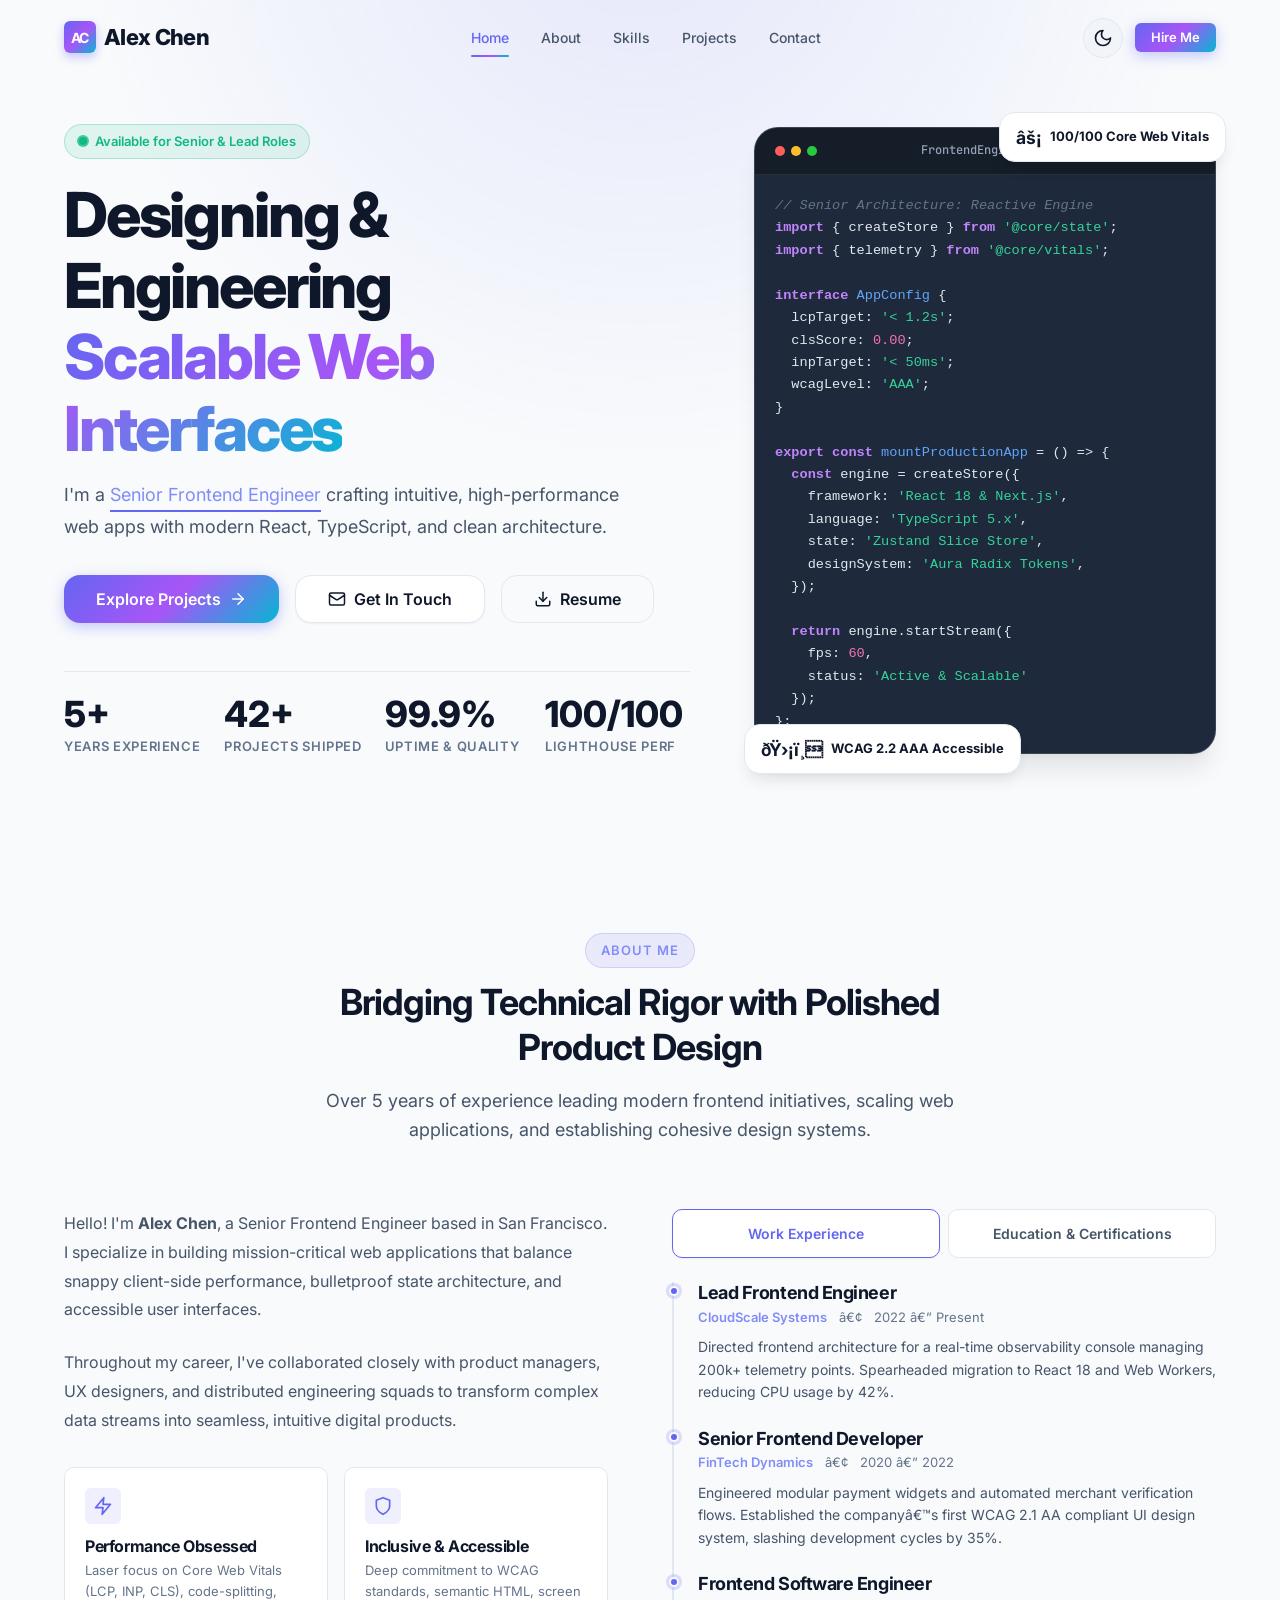
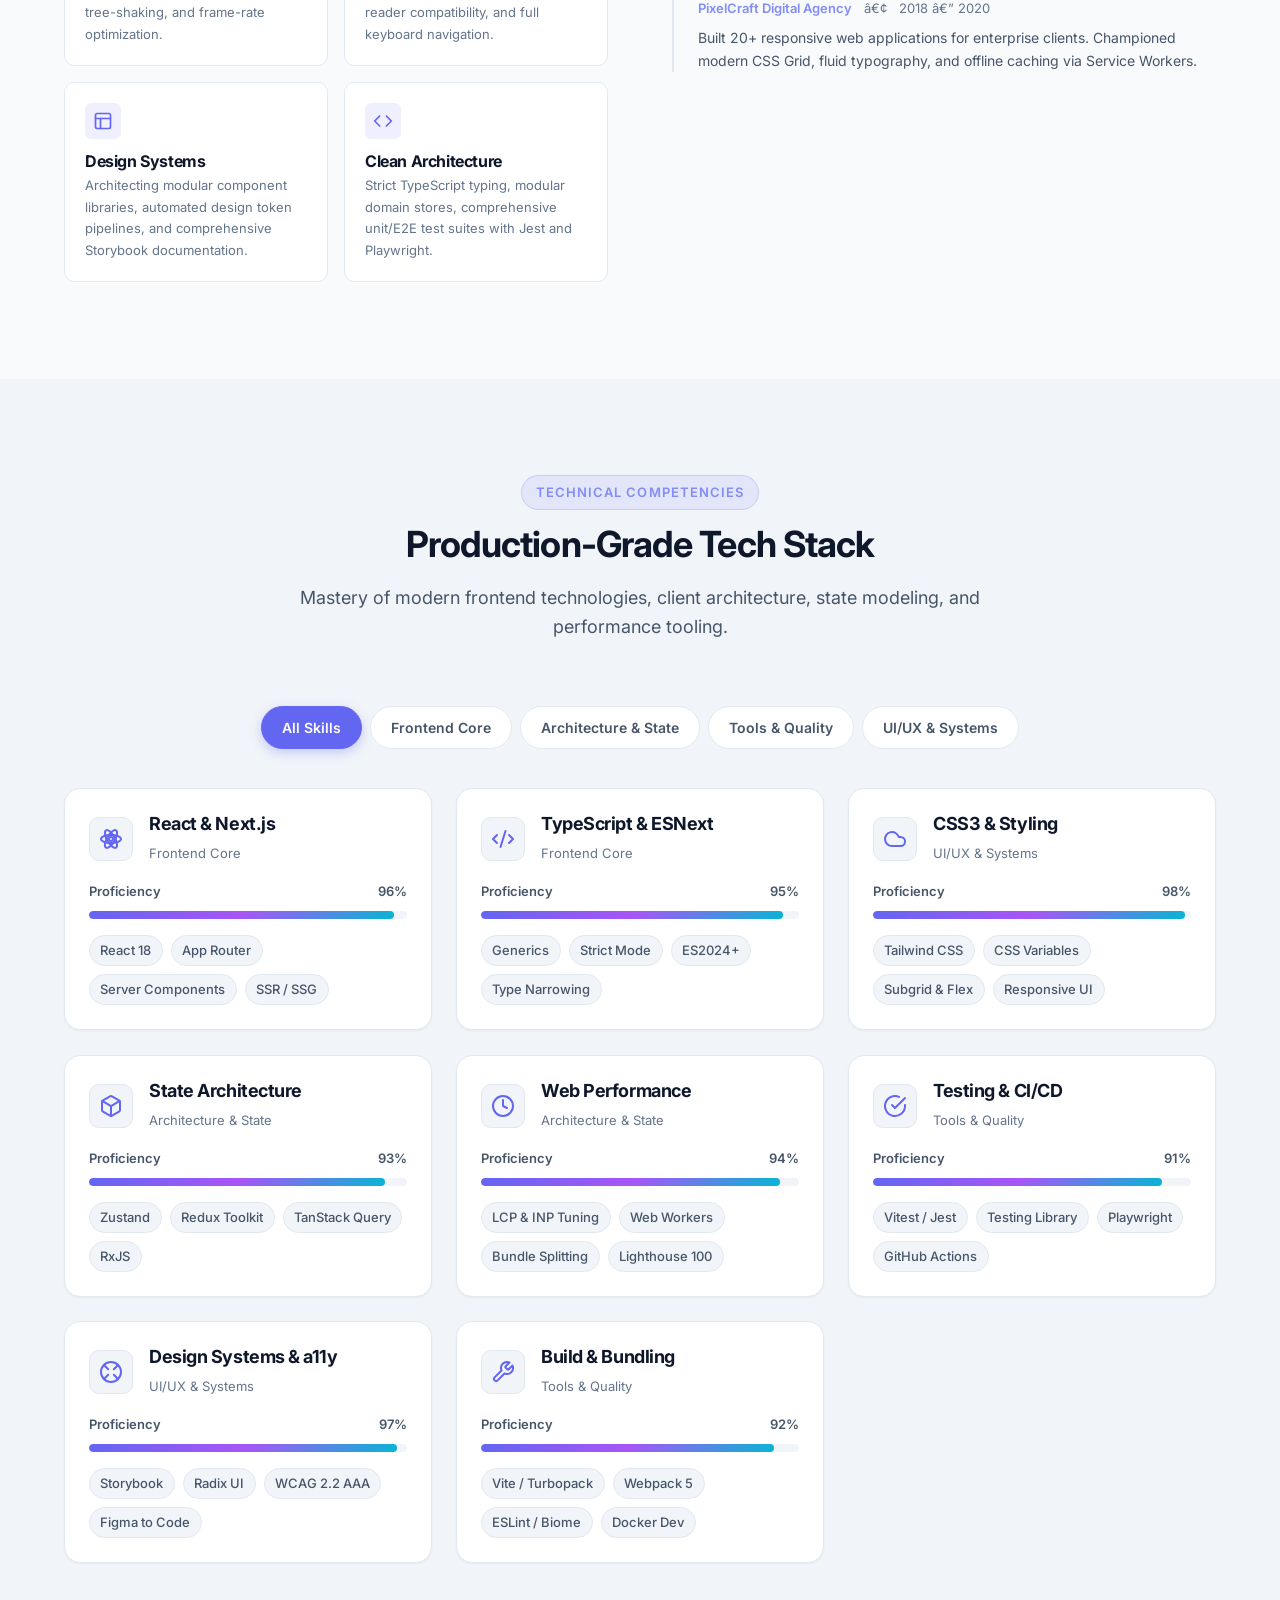
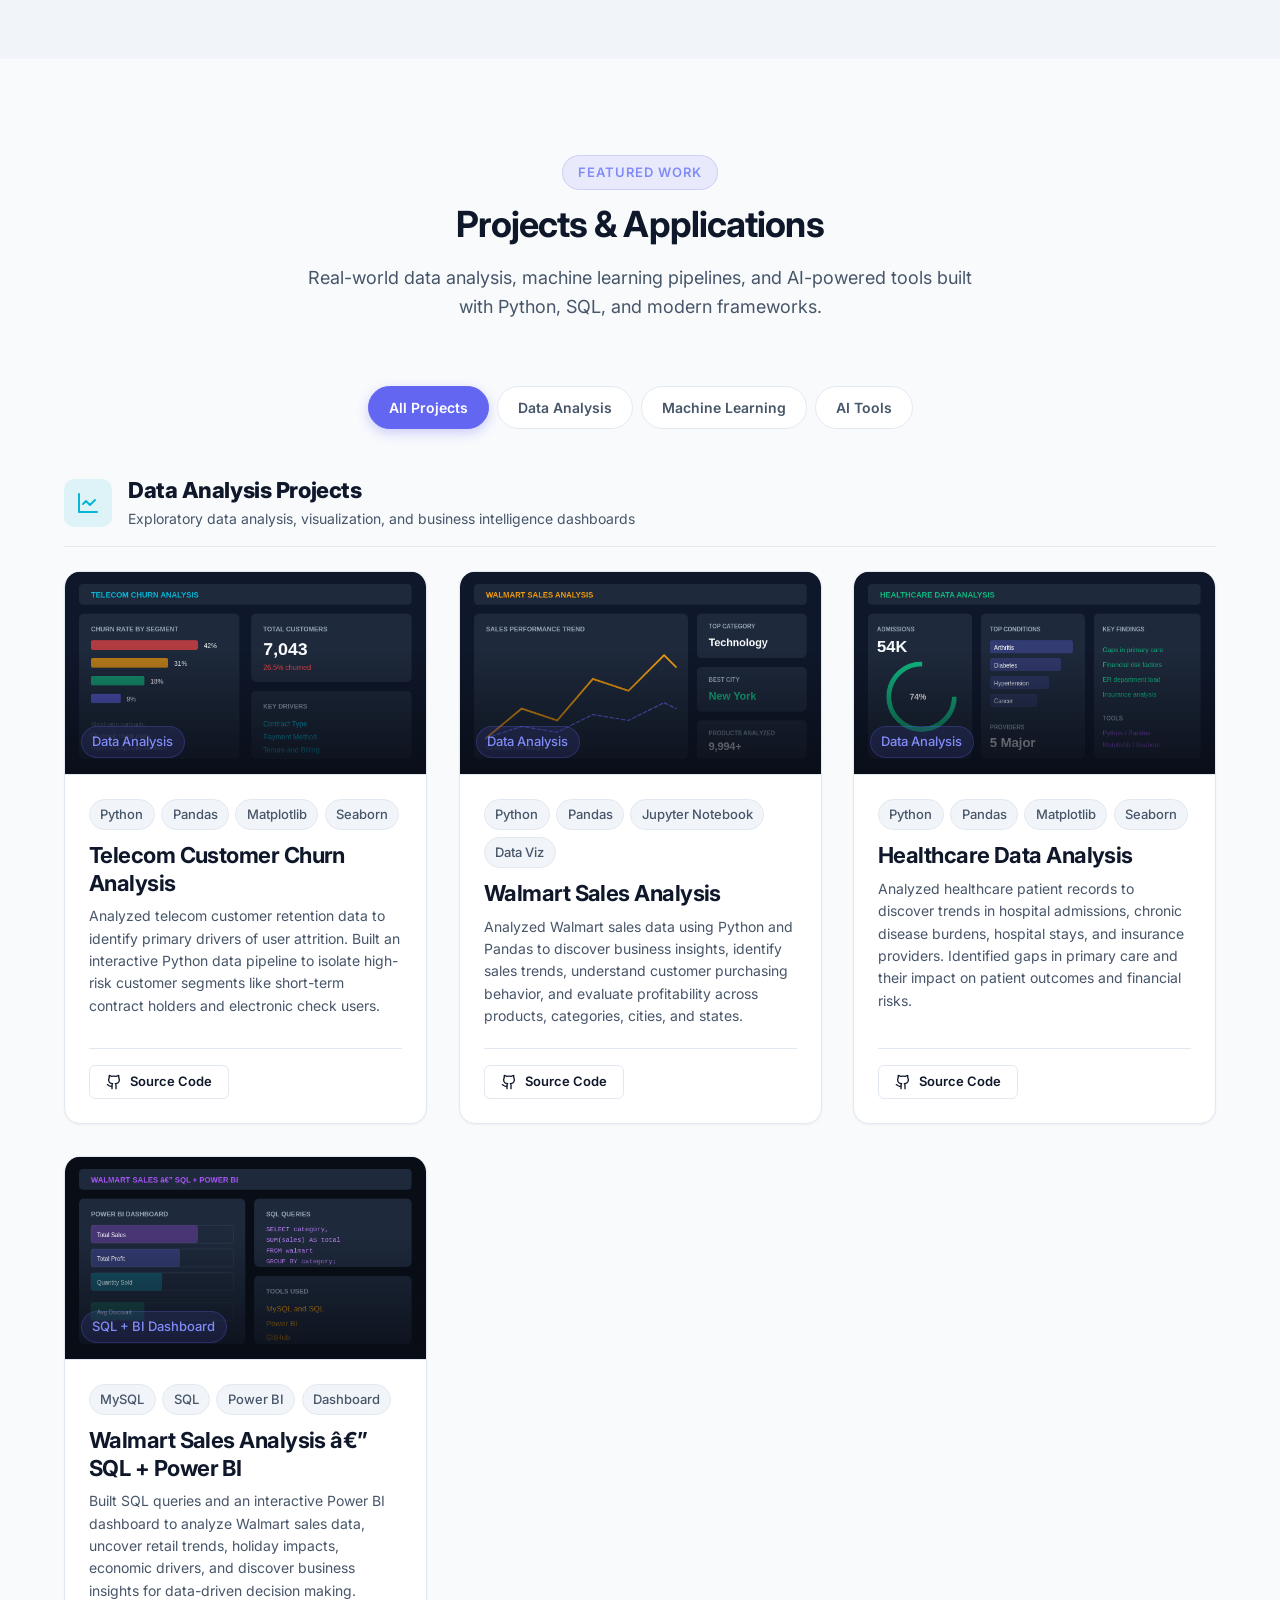
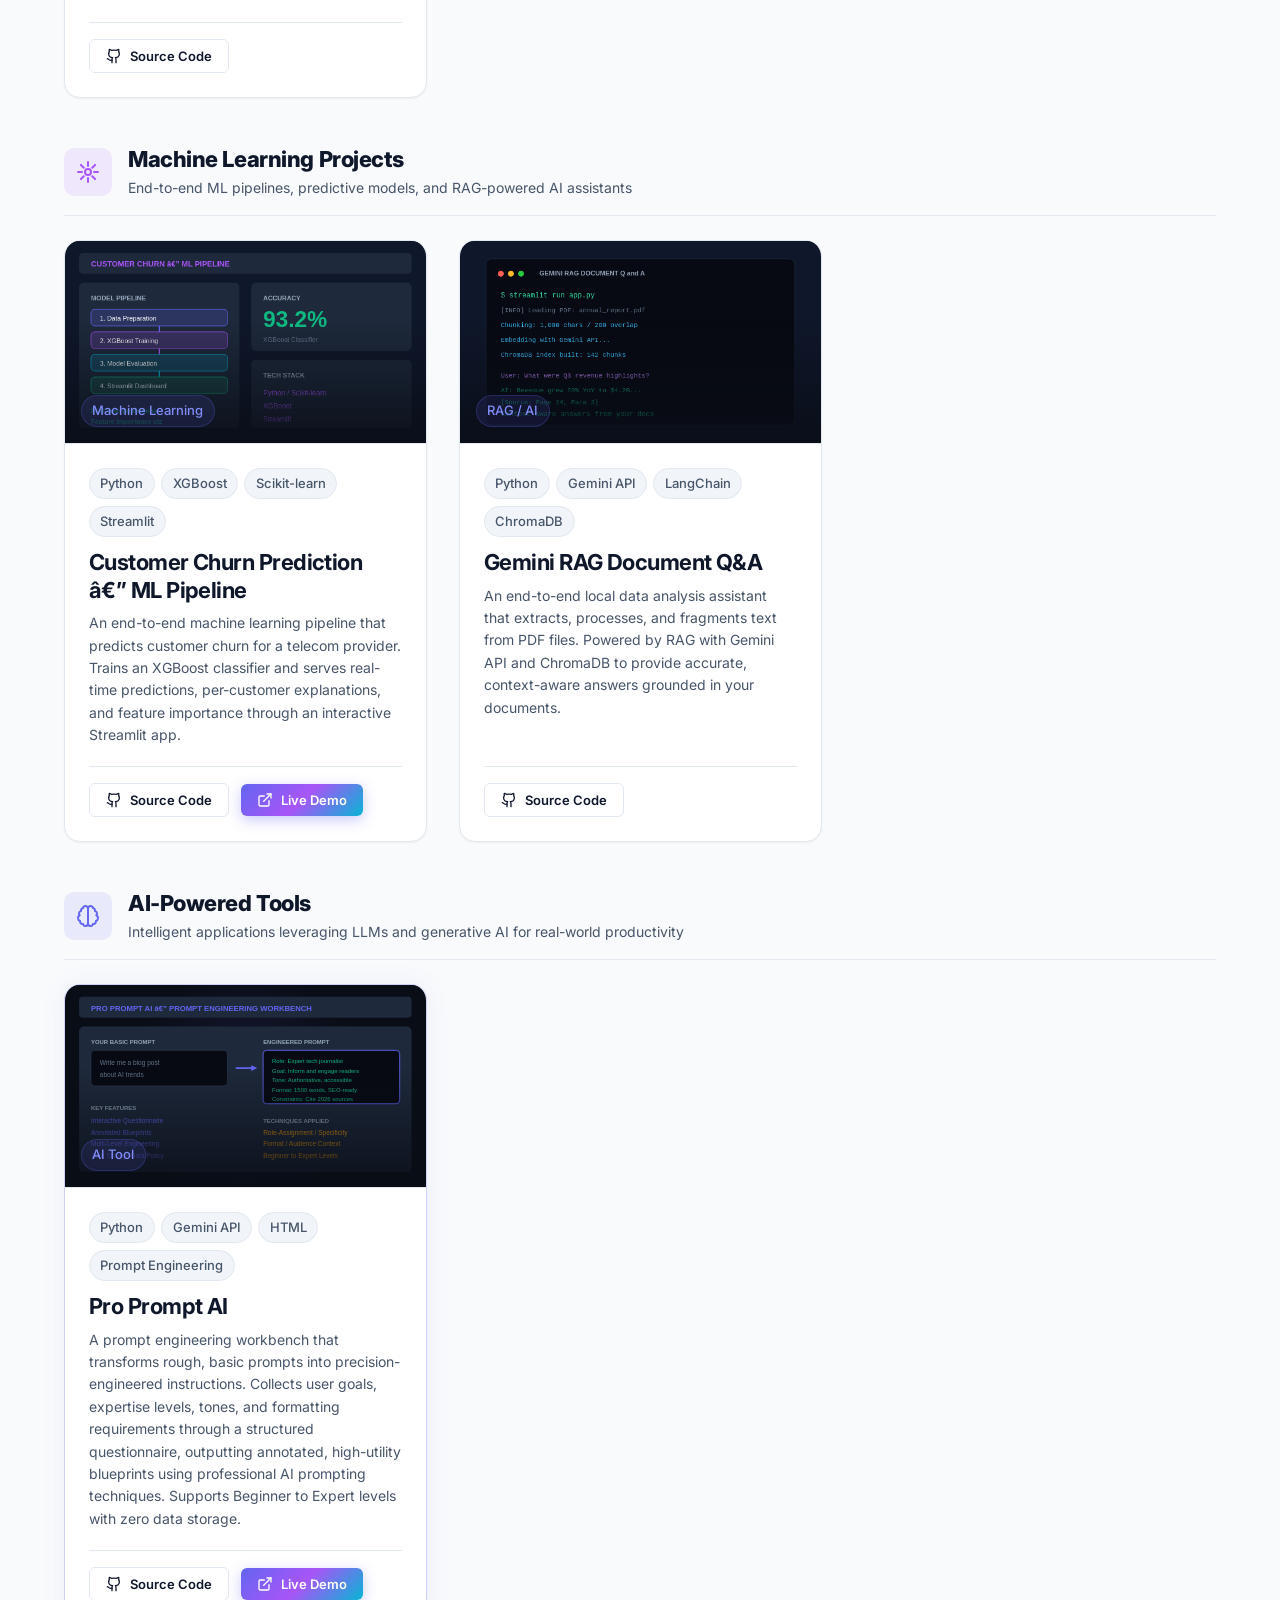
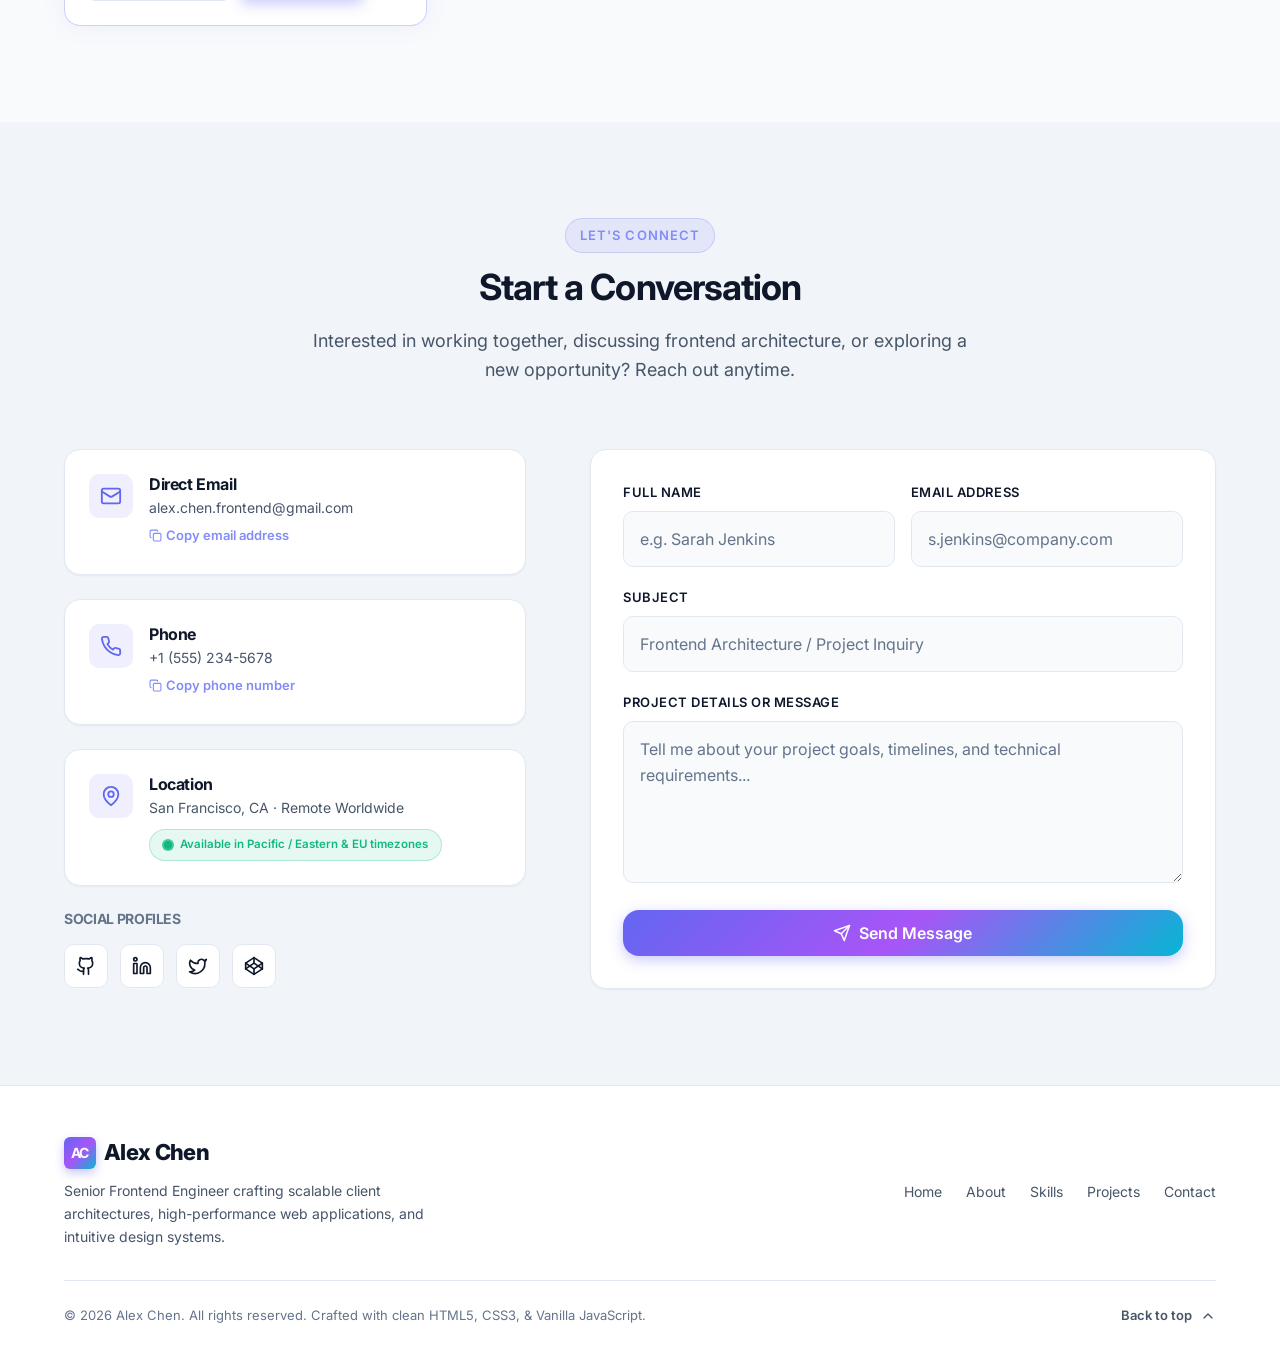
==== OneDrive/Desktop/All Projects/Porfolio Website/index.html @ b4c44dea "Update" ====
<!DOCTYPE html>
<html lang="en" data-theme="dark">
<head>
  <meta charset="UTF-8" />
  <meta name="viewport" content="width=device-width, initial-scale=1.0" />
  <meta name="description" content="Alex Chen - Senior Frontend Engineer & UI/UX Specialist crafting high-performance, accessible, and intuitive web applications." />
  <meta name="theme-color" content="#090d16" />
  <title>Alex Chen | Senior Frontend Engineer & UI Architect</title>

  <!-- Google Fonts: Inter & JetBrains Mono -->
  <link rel="preconnect" href="https://fonts.googleapis.com" />
  <link rel="preconnect" href="https://fonts.gstatic.com" crossorigin />
  <link href="https://fonts.googleapis.com/css2?family=Inter:wght@300;400;500;600;700;800&family=JetBrains+Mono:wght@400;500;600&display=swap" rel="stylesheet" />

  <!-- Master Stylesheet -->
  <link rel="stylesheet" href="css/style.css" />
</head>
<body>

  <!-- ==========================================================================
       Header & Navigation
       ========================================================================== -->
  <header class="header" role="banner">
    <div class="container navbar">
      <a href="#home" class="brand-logo" aria-label="Alex Chen - Home">
        <span class="brand-badge">AC</span>
        <span>Alex Chen</span>
      </a>

      <!-- Navigation Links -->
      <nav id="nav-menu" class="nav-menu" role="navigation" aria-label="Main Navigation">
        <a href="#home" class="nav-link active">Home</a>
        <a href="#about" class="nav-link">About</a>
        <a href="#skills" class="nav-link">Skills</a>
        <a href="#projects" class="nav-link">Projects</a>
        <a href="#contact" class="nav-link">Contact</a>
      </nav>

      <!-- Nav Actions (Theme Switcher & Mobile Toggle) -->
      <div class="nav-actions">
        <!-- Theme Toggle -->
        <button id="theme-toggle-btn" class="theme-toggle-btn" type="button" aria-label="Toggle theme" title="Toggle theme">
          <svg xmlns="http://www.w3.org/2000/svg" viewBox="0 0 24 24" fill="none" stroke="currentColor" stroke-width="2" stroke-linecap="round" stroke-linejoin="round">
            <circle cx="12" cy="12" r="4"/>
            <path d="M12 2v2"/><path d="M12 20v2"/><path d="m4.93 4.93 1.41 1.41"/><path d="m17.66 17.66 1.41 1.41"/><path d="M2 12h2"/><path d="M20 12h2"/><path d="m6.34 17.66-1.41 1.41"/><path d="m19.07 4.93-1.41 1.41"/>
          </svg>
        </button>

        <a href="#contact" class="btn btn-primary btn-sm nav-hire-btn">
          Hire Me
        </a>

        <!-- Mobile Menu Hamburger Button -->
        <button id="mobile-toggle-btn" class="mobile-toggle-btn" type="button" aria-expanded="false" aria-label="Open navigation menu">
          <svg xmlns="http://www.w3.org/2000/svg" viewBox="0 0 24 24" fill="none" stroke="currentColor" stroke-width="2" stroke-linecap="round" stroke-linejoin="round">
            <line x1="4" x2="20" y1="12" y2="12"/><line x1="4" x2="20" y1="6" y2="6"/><line x1="4" x2="20" y1="18" y2="18"/>
          </svg>
        </button>
      </div>
    </div>
  </header>

  <!-- ==========================================================================
       1. Hero Section
       ========================================================================== -->
  <section id="home" class="hero-section" aria-label="Introduction">
    <div class="container hero-grid">
      <!-- Left Content Column -->
      <div class="hero-content reveal">
        <div class="hero-status">
          <span class="status-pill">
            <span class="status-dot"></span>
            Available for Senior & Lead Roles
          </span>
        </div>

        <h1 class="hero-title">
          Designing & Engineering <br />
          <span class="gradient-text">Scalable Web Interfaces</span>
        </h1>

        <p class="hero-description">
          I'm a <span id="typewriter-text" class="typewriter-wrapper"></span> crafting intuitive, high-performance web apps with modern React, TypeScript, and clean architecture.
        </p>

        <div class="hero-actions">
          <a href="#projects" class="btn btn-primary btn-lg">
            Explore Projects
            <svg xmlns="http://www.w3.org/2000/svg" viewBox="0 0 24 24" fill="none" stroke="currentColor" stroke-width="2" stroke-linecap="round" stroke-linejoin="round">
              <path d="M5 12h14"/><path d="m12 5 7 7-7 7"/>
            </svg>
          </a>

          <a href="#contact" class="btn btn-secondary btn-lg">
            <svg xmlns="http://www.w3.org/2000/svg" viewBox="0 0 24 24" fill="none" stroke="currentColor" stroke-width="2" stroke-linecap="round" stroke-linejoin="round">
              <rect width="20" height="16" x="2" y="4" rx="2"/><path d="m22 7-8.97 5.7a1.94 1.94 0 0 1-2.06 0L2 7"/>
            </svg>
            Get In Touch
          </a>

          <a href="#about" class="btn btn-outline btn-lg" onclick="alert('Resume PDF download triggered.'); return false;">
            <svg xmlns="http://www.w3.org/2000/svg" viewBox="0 0 24 24" fill="none" stroke="currentColor" stroke-width="2" stroke-linecap="round" stroke-linejoin="round">
              <path d="M21 15v4a2 2 0 0 1-2 2H5a2 2 0 0 1-2-2v-4"/><polyline points="7 10 12 15 17 10"/><line x1="12" y1="15" x2="12" y2="3"/>
            </svg>
            Resume
          </a>
        </div>

        <!-- Metrics Counter Row -->
        <div class="stats-row">
          <div class="stat-item">
            <span class="stat-number" data-target="5" data-suffix="+">0+</span>
            <span class="stat-label">Years Experience</span>
          </div>
          <div class="stat-item">
            <span class="stat-number" data-target="42" data-suffix="+">0+</span>
            <span class="stat-label">Projects Shipped</span>
          </div>
          <div class="stat-item">
            <span class="stat-number" data-target="99.9" data-suffix="%" data-decimal="true">0%</span>
            <span class="stat-label">Uptime & Quality</span>
          </div>
          <div class="stat-item">
            <span class="stat-number" data-target="100" data-suffix="/100">0</span>
            <span class="stat-label">Lighthouse Perf</span>
          </div>
        </div>
      </div>

      <!-- Right Visual Column (Interactive Code Showcase) -->
      <div class="hero-visual reveal delay-2">
        <div class="hero-code-card">
          <div class="code-header">
            <div class="mac-dots">
              <span class="mac-dot red"></span>
              <span class="mac-dot yellow"></span>
              <span class="mac-dot green"></span>
            </div>
            <span class="code-filename">FrontendEngine.ts</span>
            <button id="copy-code-btn" class="btn btn-sm btn-outline" style="padding: 0.25rem 0.65rem; font-size: 0.75rem;">
              Copy
            </button>
          </div>
          <pre class="code-body"><code><span class="token-comment">// Senior Architecture: Reactive Engine</span>
<span class="token-keyword">import</span> { createStore } <span class="token-keyword">from</span> <span class="token-string">'@core/state'</span>;
<span class="token-keyword">import</span> { telemetry } <span class="token-keyword">from</span> <span class="token-string">'@core/vitals'</span>;

<span class="token-keyword">interface</span> <span class="token-function">AppConfig</span> {
  lcpTarget: <span class="token-string">'&lt; 1.2s'</span>;
  clsScore: <span class="token-number">0.00</span>;
  inpTarget: <span class="token-string">'&lt; 50ms'</span>;
  wcagLevel: <span class="token-string">'AAA'</span>;
}

<span class="token-keyword">export const</span> <span class="token-function">mountProductionApp</span> = () =&gt; {
  <span class="token-keyword">const</span> engine = createStore({
    framework: <span class="token-string">'React 18 &amp; Next.js'</span>,
    language: <span class="token-string">'TypeScript 5.x'</span>,
    state: <span class="token-string">'Zustand Slice Store'</span>,
    designSystem: <span class="token-string">'Aura Radix Tokens'</span>,
  });

  <span class="token-keyword">return</span> engine.startStream({
    fps: <span class="token-number">60</span>,
    status: <span class="token-string">'Active &amp; Scalable'</span>
  });
};</code></pre>
        </div>

        <!-- Floating Badges -->
        <div class="floating-badge badge-top">
          <span style="font-size: 1.1rem;">âš¡</span>
          <span>100/100 Core Web Vitals</span>
        </div>

        <div class="floating-badge badge-bottom">
          <span style="font-size: 1.1rem;">ðŸ›¡ï¸</span>
          <span>WCAG 2.2 AAA Accessible</span>
        </div>
      </div>
    </div>
  </section>

  <!-- ==========================================================================
       2. About Section
       ========================================================================== -->
  <section id="about" class="section" aria-label="About Me">
    <div class="container">
      <div class="section-header reveal">
        <span class="section-tag">About Me</span>
        <h2 class="section-title">Bridging Technical Rigor with Polished Product Design</h2>
        <p class="section-subtitle">
          Over 5 years of experience leading modern frontend initiatives, scaling web applications, and establishing cohesive design systems.
        </p>
      </div>

      <div class="about-grid">
        <!-- Left: Bio and Core Engineering Pillars -->
        <div class="reveal">
          <p class="about-bio-text">
            Hello! I'm <strong>Alex Chen</strong>, a Senior Frontend Engineer based in San Francisco. I specialize in building mission-critical web applications that balance snappy client-side performance, bulletproof state architecture, and accessible user interfaces.
          </p>
          <p class="about-bio-text">
            Throughout my career, I've collaborated closely with product managers, UX designers, and distributed engineering squads to transform complex data streams into seamless, intuitive digital products.
          </p>

          <!-- Core Philosophy Pillars -->
          <div class="about-pillars">
            <div class="pillar-card">
              <div class="pillar-icon">
                <svg xmlns="http://www.w3.org/2000/svg" viewBox="0 0 24 24" fill="none" stroke="currentColor" stroke-width="2" stroke-linecap="round" stroke-linejoin="round">
                  <polygon points="13 2 3 14 12 14 11 22 21 10 12 10 13 2"/>
                </svg>
              </div>
              <h4 class="pillar-title">Performance Obsessed</h4>
              <p class="pillar-desc">Laser focus on Core Web Vitals (LCP, INP, CLS), code-splitting, tree-shaking, and frame-rate optimization.</p>
            </div>

            <div class="pillar-card">
              <div class="pillar-icon">
                <svg xmlns="http://www.w3.org/2000/svg" viewBox="0 0 24 24" fill="none" stroke="currentColor" stroke-width="2" stroke-linecap="round" stroke-linejoin="round">
                  <path d="M12 22s8-4 8-10V5l-8-3-8 3v7c0 6 8 10 8 10z"/>
                </svg>
              </div>
              <h4 class="pillar-title">Inclusive & Accessible</h4>
              <p class="pillar-desc">Deep commitment to WCAG standards, semantic HTML, screen reader compatibility, and full keyboard navigation.</p>
            </div>

            <div class="pillar-card">
              <div class="pillar-icon">
                <svg xmlns="http://www.w3.org/2000/svg" viewBox="0 0 24 24" fill="none" stroke="currentColor" stroke-width="2" stroke-linecap="round" stroke-linejoin="round">
                  <rect width="18" height="18" x="3" y="3" rx="2"/><path d="M3 9h18"/><path d="M9 21V9"/>
                </svg>
              </div>
              <h4 class="pillar-title">Design Systems</h4>
              <p class="pillar-desc">Architecting modular component libraries, automated design token pipelines, and comprehensive Storybook documentation.</p>
            </div>

            <div class="pillar-card">
              <div class="pillar-icon">
                <svg xmlns="http://www.w3.org/2000/svg" viewBox="0 0 24 24" fill="none" stroke="currentColor" stroke-width="2" stroke-linecap="round" stroke-linejoin="round">
                  <polyline points="16 18 22 12 16 6"/><polyline points="8 6 2 12 8 18"/>
                </svg>
              </div>
              <h4 class="pillar-title">Clean Architecture</h4>
              <p class="pillar-desc">Strict TypeScript typing, modular domain stores, comprehensive unit/E2E test suites with Jest and Playwright.</p>
            </div>
          </div>
        </div>

        <!-- Right: Tabbed Timeline (Experience vs Education) -->
        <div class="reveal delay-2">
          <div class="timeline-tabs">
            <button class="timeline-tab-btn active" data-target="experience-pane" type="button">
              Work Experience
            </button>
            <button class="timeline-tab-btn" data-target="education-pane" type="button">
              Education & Certifications
            </button>
          </div>

          <!-- Work Experience List -->
          <div id="experience-pane" class="timeline-pane">
            <div class="timeline-list">
              <div class="timeline-item">
                <h4 class="timeline-role">Lead Frontend Engineer</h4>
                <div class="timeline-meta">
                  <span class="timeline-company">CloudScale Systems</span>
                  <span>â€¢</span>
                  <span>2022 â€” Present</span>
                </div>
                <p class="timeline-desc">
                  Directed frontend architecture for a real-time observability console managing 200k+ telemetry points. Spearheaded migration to React 18 and Web Workers, reducing CPU usage by 42%.
                </p>
              </div>

              <div class="timeline-item">
                <h4 class="timeline-role">Senior Frontend Developer</h4>
                <div class="timeline-meta">
                  <span class="timeline-company">FinTech Dynamics</span>
                  <span>â€¢</span>
                  <span>2020 â€” 2022</span>
                </div>
                <p class="timeline-desc">
                  Engineered modular payment widgets and automated merchant verification flows. Established the companyâ€™s first WCAG 2.1 AA compliant UI design system, slashing development cycles by 35%.
                </p>
              </div>

              <div class="timeline-item">
                <h4 class="timeline-role">Frontend Software Engineer</h4>
                <div class="timeline-meta">
                  <span class="timeline-company">PixelCraft Digital Agency</span>
                  <span>â€¢</span>
                  <span>2018 â€” 2020</span>
                </div>
                <p class="timeline-desc">
                  Built 20+ responsive web applications for enterprise clients. Championed modern CSS Grid, fluid typography, and offline caching via Service Workers.
                </p>
              </div>
            </div>
          </div>

          <!-- Education & Credentials List -->
          <div id="education-pane" class="timeline-pane" style="display: none;">
            <div class="timeline-list">
              <div class="timeline-item">
                <h4 class="timeline-role">B.S. in Computer Science</h4>
                <div class="timeline-meta">
                  <span class="timeline-company">UC Berkeley</span>
                  <span>â€¢</span>
                  <span>2014 â€” 2018</span>
                </div>
                <p class="timeline-desc">
                  Focus on Human-Computer Interaction, Distributed Systems, and Web Technologies. Graduated Magna Cum Laude.
                </p>
              </div>

              <div class="timeline-item">
                <h4 class="timeline-role">Meta Certified Frontend Specialist</h4>
                <div class="timeline-meta">
                  <span class="timeline-company">Meta Engineering Credential</span>
                  <span>â€¢</span>
                  <span>2022</span>
                </div>
                <p class="timeline-desc">
                  Advanced validation in React state synchronization, client security, accessibility standards, and web application architecture.
                </p>
              </div>

              <div class="timeline-item">
                <h4 class="timeline-role">AWS Certified Cloud Practitioner</h4>
                <div class="timeline-meta">
                  <span class="timeline-company">Amazon Web Services</span>
                  <span>â€¢</span>
                  <span>2023</span>
                </div>
                <p class="timeline-desc">
                  Proficiency in cloud infrastructure, serverless Edge computing, CDN caching strategies, and global content delivery.
                </p>
              </div>
            </div>
          </div>
        </div>
      </div>
    </div>
  </section>

  <!-- ==========================================================================
       3. Skills Section
       ========================================================================== -->
  <section id="skills" class="section" style="background-color: var(--color-bg-alt);" aria-label="Technical Skills">
    <div class="container">
      <div class="section-header reveal">
        <span class="section-tag">Technical Competencies</span>
        <h2 class="section-title">Production-Grade Tech Stack</h2>
        <p class="section-subtitle">
          Mastery of modern frontend technologies, client architecture, state modeling, and performance tooling.
        </p>
      </div>

      <!-- Skills Category Filter -->
      <div class="filter-tabs reveal">
        <button class="filter-btn skill-filter-btn active" data-filter="all" type="button">All Skills</button>
        <button class="filter-btn skill-filter-btn" data-filter="frontend" type="button">Frontend Core</button>
        <button class="filter-btn skill-filter-btn" data-filter="architecture" type="button">Architecture & State</button>
        <button class="filter-btn skill-filter-btn" data-filter="tools" type="button">Tools & Quality</button>
        <button class="filter-btn skill-filter-btn" data-filter="design" type="button">UI/UX & Systems</button>
      </div>

      <!-- Skills Grid -->
      <div class="skills-grid">
        <!-- 1. React & Next.js -->
        <div class="card skill-card reveal" data-category="frontend">
          <div class="skill-header">
            <div class="skill-icon-wrap">
              <svg xmlns="http://www.w3.org/2000/svg" viewBox="0 0 24 24" fill="none" stroke="currentColor" stroke-width="2" stroke-linecap="round" stroke-linejoin="round">
                <circle cx="12" cy="12" r="2"/><ellipse cx="12" cy="12" rx="10" ry="4"/><ellipse cx="12" cy="12" rx="10" ry="4" transform="rotate(60 12 12)"/><ellipse cx="12" cy="12" rx="10" ry="4" transform="rotate(120 12 12)"/>
              </svg>
            </div>
            <div>
              <h4 class="skill-title">React & Next.js</h4>
              <span class="skill-category-tag">Frontend Core</span>
            </div>
          </div>
          <div class="skill-bar-wrapper">
            <div class="skill-bar-labels">
              <span>Proficiency</span>
              <span>96%</span>
            </div>
            <div class="skill-progress-track">
              <div class="skill-progress-fill" data-progress="96%"></div>
            </div>
          </div>
          <div class="skill-tags">
            <span class="badge">React 18</span>
            <span class="badge">App Router</span>
            <span class="badge">Server Components</span>
            <span class="badge">SSR / SSG</span>
          </div>
        </div>

        <!-- 2. TypeScript & JavaScript -->
        <div class="card skill-card reveal delay-1" data-category="frontend">
          <div class="skill-header">
            <div class="skill-icon-wrap">
              <svg xmlns="http://www.w3.org/2000/svg" viewBox="0 0 24 24" fill="none" stroke="currentColor" stroke-width="2" stroke-linecap="round" stroke-linejoin="round">
                <path d="m18 16 4-4-4-4"/><path d="m6 8-4 4 4 4"/><path d="m14.5 4-5 16"/>
              </svg>
            </div>
            <div>
              <h4 class="skill-title">TypeScript & ESNext</h4>
              <span class="skill-category-tag">Frontend Core</span>
            </div>
          </div>
          <div class="skill-bar-wrapper">
            <div class="skill-bar-labels">
              <span>Proficiency</span>
              <span>95%</span>
            </div>
            <div class="skill-progress-track">
              <div class="skill-progress-fill" data-progress="95%"></div>
            </div>
          </div>
          <div class="skill-tags">
            <span class="badge">Generics</span>
            <span class="badge">Strict Mode</span>
            <span class="badge">ES2024+</span>
            <span class="badge">Type Narrowing</span>
          </div>
        </div>

        <!-- 3. Modern CSS & Tailwind -->
        <div class="card skill-card reveal delay-2" data-category="design">
          <div class="skill-header">
            <div class="skill-icon-wrap">
              <svg xmlns="http://www.w3.org/2000/svg" viewBox="0 0 24 24" fill="none" stroke="currentColor" stroke-width="2" stroke-linecap="round" stroke-linejoin="round">
                <path d="M17.5 19H9a7 7 0 1 1 6.71-9h1.79a4.5 4.5 0 1 1 0 9Z"/>
              </svg>
            </div>
            <div>
              <h4 class="skill-title">CSS3 & Styling</h4>
              <span class="skill-category-tag">UI/UX & Systems</span>
            </div>
          </div>
          <div class="skill-bar-wrapper">
            <div class="skill-bar-labels">
              <span>Proficiency</span>
              <span>98%</span>
            </div>
            <div class="skill-progress-track">
              <div class="skill-progress-fill" data-progress="98%"></div>
            </div>
          </div>
          <div class="skill-tags">
            <span class="badge">Tailwind CSS</span>
            <span class="badge">CSS Variables</span>
            <span class="badge">Subgrid & Flex</span>
            <span class="badge">Responsive UI</span>
          </div>
        </div>

        <!-- 4. Architecture & State Management -->
        <div class="card skill-card reveal" data-category="architecture">
          <div class="skill-header">
            <div class="skill-icon-wrap">
              <svg xmlns="http://www.w3.org/2000/svg" viewBox="0 0 24 24" fill="none" stroke="currentColor" stroke-width="2" stroke-linecap="round" stroke-linejoin="round">
                <path d="M21 16V8a2 2 0 0 0-1-1.73l-7-4a2 2 0 0 0-2 0l-7 4A2 2 0 0 0 3 8v8a2 2 0 0 0 1 1.73l7 4a2 2 0 0 0 2 0l7-4A2 2 0 0 0 21 16z"/>
                <polyline points="3.27 6.96 12 12.01 20.73 6.96"/><line x1="12" y1="22.08" x2="12" y2="12"/>
              </svg>
            </div>
            <div>
              <h4 class="skill-title">State Architecture</h4>
              <span class="skill-category-tag">Architecture & State</span>
            </div>
          </div>
          <div class="skill-bar-wrapper">
            <div class="skill-bar-labels">
              <span>Proficiency</span>
              <span>93%</span>
            </div>
            <div class="skill-progress-track">
              <div class="skill-progress-fill" data-progress="93%"></div>
            </div>
          </div>
          <div class="skill-tags">
            <span class="badge">Zustand</span>
            <span class="badge">Redux Toolkit</span>
            <span class="badge">TanStack Query</span>
            <span class="badge">RxJS</span>
          </div>
        </div>

        <!-- 5. Web Performance & Core Web Vitals -->
        <div class="card skill-card reveal delay-1" data-category="architecture">
          <div class="skill-header">
            <div class="skill-icon-wrap">
              <svg xmlns="http://www.w3.org/2000/svg" viewBox="0 0 24 24" fill="none" stroke="currentColor" stroke-width="2" stroke-linecap="round" stroke-linejoin="round">
                <circle cx="12" cy="12" r="10"/><polyline points="12 6 12 12 16 14"/>
              </svg>
            </div>
            <div>
              <h4 class="skill-title">Web Performance</h4>
              <span class="skill-category-tag">Architecture & State</span>
            </div>
          </div>
          <div class="skill-bar-wrapper">
            <div class="skill-bar-labels">
              <span>Proficiency</span>
              <span>94%</span>
            </div>
            <div class="skill-progress-track">
              <div class="skill-progress-fill" data-progress="94%"></div>
            </div>
          </div>
          <div class="skill-tags">
            <span class="badge">LCP & INP Tuning</span>
            <span class="badge">Web Workers</span>
            <span class="badge">Bundle Splitting</span>
            <span class="badge">Lighthouse 100</span>
          </div>
        </div>

        <!-- 6. Testing & Quality Assurance -->
        <div class="card skill-card reveal delay-2" data-category="tools">
          <div class="skill-header">
            <div class="skill-icon-wrap">
              <svg xmlns="http://www.w3.org/2000/svg" viewBox="0 0 24 24" fill="none" stroke="currentColor" stroke-width="2" stroke-linecap="round" stroke-linejoin="round">
                <path d="M22 11.08V12a10 10 0 1 1-5.93-9.14"/><polyline points="22 4 12 14.01 9 11.01"/>
              </svg>
            </div>
            <div>
              <h4 class="skill-title">Testing & CI/CD</h4>
              <span class="skill-category-tag">Tools & Quality</span>
            </div>
          </div>
          <div class="skill-bar-wrapper">
            <div class="skill-bar-labels">
              <span>Proficiency</span>
              <span>91%</span>
            </div>
            <div class="skill-progress-track">
              <div class="skill-progress-fill" data-progress="91%"></div>
            </div>
          </div>
          <div class="skill-tags">
            <span class="badge">Vitest / Jest</span>
            <span class="badge">Testing Library</span>
            <span class="badge">Playwright</span>
            <span class="badge">GitHub Actions</span>
          </div>
        </div>

        <!-- 7. Design Systems & Accessibility -->
        <div class="card skill-card reveal" data-category="design">
          <div class="skill-header">
            <div class="skill-icon-wrap">
              <svg xmlns="http://www.w3.org/2000/svg" viewBox="0 0 24 24" fill="none" stroke="currentColor" stroke-width="2" stroke-linecap="round" stroke-linejoin="round">
                <circle cx="12" cy="12" r="10"/><path d="m4.93 4.93 4.24 4.24"/><path d="m14.83 9.17 4.24-4.24"/><path d="m14.83 14.83 4.24 4.24"/><path d="m9.17 14.83-4.24 4.24"/>
              </svg>
            </div>
            <div>
              <h4 class="skill-title">Design Systems & a11y</h4>
              <span class="skill-category-tag">UI/UX & Systems</span>
            </div>
          </div>
          <div class="skill-bar-wrapper">
            <div class="skill-bar-labels">
              <span>Proficiency</span>
              <span>97%</span>
            </div>
            <div class="skill-progress-track">
              <div class="skill-progress-fill" data-progress="97%"></div>
            </div>
          </div>
          <div class="skill-tags">
            <span class="badge">Storybook</span>
            <span class="badge">Radix UI</span>
            <span class="badge">WCAG 2.2 AAA</span>
            <span class="badge">Figma to Code</span>
          </div>
        </div>

        <!-- 8. Build Tools & Modern Tooling -->
        <div class="card skill-card reveal delay-1" data-category="tools">
          <div class="skill-header">
            <div class="skill-icon-wrap">
              <svg xmlns="http://www.w3.org/2000/svg" viewBox="0 0 24 24" fill="none" stroke="currentColor" stroke-width="2" stroke-linecap="round" stroke-linejoin="round">
                <path d="M14.7 6.3a1 1 0 0 0 0 1.4l1.6 1.6a1 1 0 0 0 1.4 0l3.77-3.77a6 6 0 0 1-7.94 7.94l-6.91 6.91a2.12 2.12 0 0 1-3-3l6.91-6.91a6 6 0 0 1 7.94-7.94l-3.76 3.76z"/>
              </svg>
            </div>
            <div>
              <h4 class="skill-title">Build & Bundling</h4>
              <span class="skill-category-tag">Tools & Quality</span>
            </div>
          </div>
          <div class="skill-bar-wrapper">
            <div class="skill-bar-labels">
              <span>Proficiency</span>
              <span>92%</span>
            </div>
            <div class="skill-progress-track">
              <div class="skill-progress-fill" data-progress="92%"></div>
            </div>
          </div>
          <div class="skill-tags">
            <span class="badge">Vite / Turbopack</span>
            <span class="badge">Webpack 5</span>
            <span class="badge">ESLint / Biome</span>
            <span class="badge">Docker Dev</span>
          </div>
        </div>
      </div>
    </div>
  </section>

  <!-- ==========================================================================
       4. Projects Section
       ========================================================================== -->
  <section id="projects" class="section" aria-label="Featured Projects">
    <div class="container">
      <div class="section-header reveal">
        <span class="section-tag">Featured Work</span>
        <h2 class="section-title">Projects &amp; Applications</h2>
        <p class="section-subtitle">
          Real-world data analysis, machine learning pipelines, and AI-powered tools built with Python, SQL, and modern frameworks.
        </p>
      </div>

      <!-- Project Category Filters -->
      <div class="filter-tabs reveal">
        <button class="filter-btn project-filter-btn active" data-filter="all" type="button">All Projects</button>
        <button class="filter-btn project-filter-btn" data-filter="data-analysis" type="button">Data Analysis</button>
        <button class="filter-btn project-filter-btn" data-filter="ml" type="button">Machine Learning</button>
        <button class="filter-btn project-filter-btn" data-filter="ai-tool" type="button">AI Tools</button>
      </div>

      <!-- â•â•â•â•â•â•â•â•â•â•â•â•â•â•â•â•â•â•â•â•â•â•â•â•â•â•â•â•â•â•â•â•â•â•â•â•â•â•â•â•â•â•â•â•â•â•â•â•â•â•â•â•â•â•â•â•â•â•â•â•â•â•â•â•â•â•â•â•
           Data Analysis Projects
           â•â•â•â•â•â•â•â•â•â•â•â•â•â•â•â•â•â•â•â•â•â•â•â•â•â•â•â•â•â•â•â•â•â•â•â•â•â•â•â•â•â•â•â•â•â•â•â•â•â•â•â•â•â•â•â•â•â•â•â•â•â•â•â•â•â•â•â• -->
      <div class="project-category-header reveal">
        <div class="category-icon-wrap" style="background: rgba(6, 182, 212, 0.1); color: #06b6d4;">
          <svg xmlns="http://www.w3.org/2000/svg" viewBox="0 0 24 24" fill="none" stroke="currentColor" stroke-width="2" stroke-linecap="round" stroke-linejoin="round"><path d="M3 3v18h18"/><path d="m19 9-5 5-4-4-3 3"/></svg>
        </div>
        <div>
          <h3 class="category-title">Data Analysis Projects</h3>
          <p class="category-desc">Exploratory data analysis, visualization, and business intelligence dashboards</p>
        </div>
      </div>

      <div class="projects-grid">
        <!-- DA 1: Telecom Customer Churn Analysis -->
        <article class="card project-card reveal" data-category="data-analysis">
          <div class="project-thumb">
            <svg viewBox="0 0 600 340" fill="none" xmlns="http://www.w3.org/2000/svg" style="background: #0f172a;">
              <rect width="600" height="340" fill="#0f172a"/>
              <rect x="20" y="20" width="560" height="35" rx="6" fill="#1e293b"/>
              <text x="40" y="43" fill="#06b6d4" font-size="13" font-weight="700" font-family="sans-serif">TELECOM CHURN ANALYSIS</text>
              <rect x="20" y="70" width="270" height="245" rx="8" fill="#1e293b"/>
              <text x="40" y="100" fill="#94a3b8" font-size="11" font-weight="600" font-family="sans-serif">CHURN RATE BY SEGMENT</text>
              <rect x="40" y="115" width="180" height="16" rx="3" fill="#ef4444" fill-opacity="0.7"/>
              <text x="230" y="128" fill="#f8fafc" font-size="11" font-family="sans-serif">42%</text>
              <rect x="40" y="145" width="130" height="16" rx="3" fill="#f59e0b" fill-opacity="0.7"/>
              <text x="180" y="158" fill="#f8fafc" font-size="11" font-family="sans-serif">31%</text>
              <rect x="40" y="175" width="90" height="16" rx="3" fill="#10b981" fill-opacity="0.7"/>
              <text x="140" y="188" fill="#f8fafc" font-size="11" font-family="sans-serif">18%</text>
              <rect x="40" y="205" width="50" height="16" rx="3" fill="#6366f1" fill-opacity="0.7"/>
              <text x="100" y="218" fill="#f8fafc" font-size="11" font-family="sans-serif">9%</text>
              <text x="40" y="260" fill="#64748b" font-size="10" font-family="sans-serif">Short-term contracts</text>
              <text x="40" y="280" fill="#64748b" font-size="10" font-family="sans-serif">Electronic check users</text>
              <text x="40" y="300" fill="#64748b" font-size="10" font-family="sans-serif">High-risk segments identified</text>
              <rect x="310" y="70" width="270" height="115" rx="8" fill="#1e293b"/>
              <text x="330" y="100" fill="#94a3b8" font-size="11" font-weight="600" font-family="sans-serif">TOTAL CUSTOMERS</text>
              <text x="330" y="140" fill="#f8fafc" font-size="30" font-weight="bold" font-family="sans-serif">7,043</text>
              <text x="330" y="165" fill="#ef4444" font-size="12" font-family="sans-serif">26.5% churned</text>
              <rect x="310" y="200" width="270" height="115" rx="8" fill="#1e293b"/>
              <text x="330" y="230" fill="#94a3b8" font-size="11" font-weight="600" font-family="sans-serif">KEY DRIVERS</text>
              <text x="330" y="260" fill="#06b6d4" font-size="12" font-family="sans-serif">Contract Type</text>
              <text x="330" y="282" fill="#06b6d4" font-size="12" font-family="sans-serif">Payment Method</text>
              <text x="330" y="304" fill="#06b6d4" font-size="12" font-family="sans-serif">Tenure and Billing</text>
            </svg>
            <div class="project-overlay">
              <span class="badge badge-primary">Data Analysis</span>
            </div>
          </div>
          <div class="project-body">
            <div class="project-tags">
              <span class="badge">Python</span>
              <span class="badge">Pandas</span>
              <span class="badge">Matplotlib</span>
              <span class="badge">Seaborn</span>
            </div>
            <h3 class="project-title">Telecom Customer Churn Analysis</h3>
            <p class="project-desc">
              Analyzed telecom customer retention data to identify primary drivers of user attrition. Built an interactive Python data pipeline to isolate high-risk customer segments like short-term contract holders and electronic check users.
            </p>
            <div class="project-footer">
              <div class="project-links">
                <a href="https://github.com/akakash2597-bit/Customer_churn_Analysis" target="_blank" rel="noopener noreferrer" class="btn btn-outline btn-sm">
                  <svg xmlns="http://www.w3.org/2000/svg" viewBox="0 0 24 24" fill="none" stroke="currentColor" stroke-width="2" stroke-linecap="round" stroke-linejoin="round" style="width:16px;height:16px;"><path d="M15 22v-4a4.8 4.8 0 0 0-1-3.5c3 0 6-2 6-5.5.08-1.25-.27-2.48-1-3.5.28-1.15.28-2.35 0-3.5 0 0-1 0-3 1.5-2.64-.5-5.36-.5-8 0C6 2 5 2 5 2c-.3 1.15-.3 2.35 0 3.5A5.403 5.403 0 0 0 4 9c0 3.5 3 5.5 6 5.5-.39.49-.68 1.05-.85 1.65-.17.6-.22 1.23-.15 1.85v4"/><path d="M9 18c-4.51 2-5-2-7-2"/></svg>
                  Source Code
                </a>
              </div>
            </div>
          </div>
        </article>

        <!-- DA 2: Walmart Sales Analysis (Python) -->
        <article class="card project-card reveal delay-1" data-category="data-analysis">
          <div class="project-thumb">
            <svg viewBox="0 0 600 340" fill="none" xmlns="http://www.w3.org/2000/svg" style="background: #0f172a;">
              <rect width="600" height="340" fill="#0f172a"/>
              <rect x="20" y="20" width="560" height="35" rx="6" fill="#1e293b"/>
              <text x="40" y="43" fill="#f59e0b" font-size="13" font-weight="700" font-family="sans-serif">WALMART SALES ANALYSIS</text>
              <rect x="20" y="70" width="360" height="245" rx="8" fill="#1e293b"/>
              <text x="40" y="100" fill="#94a3b8" font-size="11" font-weight="600" font-family="sans-serif">SALES PERFORMANCE TREND</text>
              <path d="M40 280 L100 230 L160 250 L220 180 L280 200 L340 140 L360 160" stroke="#f59e0b" stroke-width="3" stroke-linecap="round"/>
              <path d="M40 280 L100 260 L160 270 L220 240 L280 250 L340 220 L360 230" stroke="#6366f1" stroke-width="2" stroke-linecap="round" stroke-dasharray="6 4"/>
              <text x="40" y="300" fill="#64748b" font-size="10" font-family="sans-serif">Sales vs Profit Margin</text>
              <rect x="395" y="70" width="185" height="75" rx="8" fill="#1e293b"/>
              <text x="415" y="95" fill="#94a3b8" font-size="10" font-weight="600" font-family="sans-serif">TOP CATEGORY</text>
              <text x="415" y="125" fill="#f8fafc" font-size="18" font-weight="bold" font-family="sans-serif">Technology</text>
              <rect x="395" y="160" width="185" height="75" rx="8" fill="#1e293b"/>
              <text x="415" y="185" fill="#94a3b8" font-size="10" font-weight="600" font-family="sans-serif">BEST CITY</text>
              <text x="415" y="215" fill="#10b981" font-size="18" font-weight="bold" font-family="sans-serif">New York</text>
              <rect x="395" y="250" width="185" height="65" rx="8" fill="#1e293b"/>
              <text x="415" y="275" fill="#94a3b8" font-size="10" font-weight="600" font-family="sans-serif">PRODUCTS ANALYZED</text>
              <text x="415" y="300" fill="#f8fafc" font-size="18" font-weight="bold" font-family="sans-serif">9,994+</text>
            </svg>
            <div class="project-overlay">
              <span class="badge badge-primary">Data Analysis</span>
            </div>
          </div>
          <div class="project-body">
            <div class="project-tags">
              <span class="badge">Python</span>
              <span class="badge">Pandas</span>
              <span class="badge">Jupyter Notebook</span>
              <span class="badge">Data Viz</span>
            </div>
            <h3 class="project-title">Walmart Sales Analysis</h3>
            <p class="project-desc">
              Analyzed Walmart sales data using Python and Pandas to discover business insights, identify sales trends, understand customer purchasing behavior, and evaluate profitability across products, categories, cities, and states.
            </p>
            <div class="project-footer">
              <div class="project-links">
                <a href="https://github.com/akakash2597-bit/Walmart_sales_Analysis" target="_blank" rel="noopener noreferrer" class="btn btn-outline btn-sm">
                  <svg xmlns="http://www.w3.org/2000/svg" viewBox="0 0 24 24" fill="none" stroke="currentColor" stroke-width="2" stroke-linecap="round" stroke-linejoin="round" style="width:16px;height:16px;"><path d="M15 22v-4a4.8 4.8 0 0 0-1-3.5c3 0 6-2 6-5.5.08-1.25-.27-2.48-1-3.5.28-1.15.28-2.35 0-3.5 0 0-1 0-3 1.5-2.64-.5-5.36-.5-8 0C6 2 5 2 5 2c-.3 1.15-.3 2.35 0 3.5A5.403 5.403 0 0 0 4 9c0 3.5 3 5.5 6 5.5-.39.49-.68 1.05-.85 1.65-.17.6-.22 1.23-.15 1.85v4"/><path d="M9 18c-4.51 2-5-2-7-2"/></svg>
                  Source Code
                </a>
              </div>
            </div>
          </div>
        </article>

        <!-- DA 3: Healthcare Data Analysis -->
        <article class="card project-card reveal delay-2" data-category="data-analysis">
          <div class="project-thumb">
            <svg viewBox="0 0 600 340" fill="none" xmlns="http://www.w3.org/2000/svg" style="background: #0f172a;">
              <rect width="600" height="340" fill="#0f172a"/>
              <rect x="20" y="20" width="560" height="35" rx="6" fill="#1e293b"/>
              <text x="40" y="43" fill="#10b981" font-size="13" font-weight="700" font-family="sans-serif">HEALTHCARE DATA ANALYSIS</text>
              <rect x="20" y="70" width="175" height="245" rx="8" fill="#1e293b"/>
              <text x="35" y="100" fill="#94a3b8" font-size="10" font-weight="600" font-family="sans-serif">ADMISSIONS</text>
              <text x="35" y="135" fill="#f8fafc" font-size="28" font-weight="bold" font-family="sans-serif">54K</text>
              <circle cx="110" cy="210" r="55" stroke="#10b981" stroke-width="8" fill="none" stroke-dasharray="260 90"/>
              <text x="90" y="215" fill="#f8fafc" font-size="14" font-weight="bold" font-family="sans-serif">74%</text>
              <text x="45" y="290" fill="#64748b" font-size="9" font-family="sans-serif">Emergency Rate</text>
              <rect x="210" y="70" width="175" height="245" rx="8" fill="#1e293b"/>
              <text x="225" y="100" fill="#94a3b8" font-size="10" font-weight="600" font-family="sans-serif">TOP CONDITIONS</text>
              <rect x="225" y="115" width="140" height="22" rx="4" fill="#6366f1" fill-opacity="0.3"/>
              <text x="232" y="131" fill="#f8fafc" font-size="10" font-family="sans-serif">Arthritis</text>
              <rect x="225" y="145" width="120" height="22" rx="4" fill="#6366f1" fill-opacity="0.25"/>
              <text x="232" y="161" fill="#f8fafc" font-size="10" font-family="sans-serif">Diabetes</text>
              <rect x="225" y="175" width="100" height="22" rx="4" fill="#6366f1" fill-opacity="0.2"/>
              <text x="232" y="191" fill="#f8fafc" font-size="10" font-family="sans-serif">Hypertension</text>
              <rect x="225" y="205" width="80" height="22" rx="4" fill="#6366f1" fill-opacity="0.15"/>
              <text x="232" y="221" fill="#f8fafc" font-size="10" font-family="sans-serif">Cancer</text>
              <text x="225" y="265" fill="#94a3b8" font-size="10" font-weight="600" font-family="sans-serif">PROVIDERS</text>
              <text x="225" y="295" fill="#f8fafc" font-size="22" font-weight="bold" font-family="sans-serif">5 Major</text>
              <rect x="400" y="70" width="180" height="245" rx="8" fill="#1e293b"/>
              <text x="415" y="100" fill="#94a3b8" font-size="10" font-weight="600" font-family="sans-serif">KEY FINDINGS</text>
              <text x="415" y="135" fill="#10b981" font-size="11" font-family="sans-serif">Gaps in primary care</text>
              <text x="415" y="160" fill="#10b981" font-size="11" font-family="sans-serif">Financial risk factors</text>
              <text x="415" y="185" fill="#10b981" font-size="11" font-family="sans-serif">ER department load</text>
              <text x="415" y="210" fill="#10b981" font-size="11" font-family="sans-serif">Insurance analysis</text>
              <text x="415" y="250" fill="#94a3b8" font-size="10" font-weight="600" font-family="sans-serif">TOOLS</text>
              <text x="415" y="275" fill="#a855f7" font-size="11" font-family="sans-serif">Python / Pandas</text>
              <text x="415" y="295" fill="#a855f7" font-size="11" font-family="sans-serif">Matplotlib / Seaborn</text>
            </svg>
            <div class="project-overlay">
              <span class="badge badge-primary">Data Analysis</span>
            </div>
          </div>
          <div class="project-body">
            <div class="project-tags">
              <span class="badge">Python</span>
              <span class="badge">Pandas</span>
              <span class="badge">Matplotlib</span>
              <span class="badge">Seaborn</span>
            </div>
            <h3 class="project-title">Healthcare Data Analysis</h3>
            <p class="project-desc">
              Analyzed healthcare patient records to discover trends in hospital admissions, chronic disease burdens, hospital stays, and insurance providers. Identified gaps in primary care and their impact on patient outcomes and financial risks.
            </p>
            <div class="project-footer">
              <div class="project-links">
                <a href="https://github.com/akakash2597-bit/Healthcare_Data_Analysis" target="_blank" rel="noopener noreferrer" class="btn btn-outline btn-sm">
                  <svg xmlns="http://www.w3.org/2000/svg" viewBox="0 0 24 24" fill="none" stroke="currentColor" stroke-width="2" stroke-linecap="round" stroke-linejoin="round" style="width:16px;height:16px;"><path d="M15 22v-4a4.8 4.8 0 0 0-1-3.5c3 0 6-2 6-5.5.08-1.25-.27-2.48-1-3.5.28-1.15.28-2.35 0-3.5 0 0-1 0-3 1.5-2.64-.5-5.36-.5-8 0C6 2 5 2 5 2c-.3 1.15-.3 2.35 0 3.5A5.403 5.403 0 0 0 4 9c0 3.5 3 5.5 6 5.5-.39.49-.68 1.05-.85 1.65-.17.6-.22 1.23-.15 1.85v4"/><path d="M9 18c-4.51 2-5-2-7-2"/></svg>
                  Source Code
                </a>
              </div>
            </div>
          </div>
        </article>

        <!-- DA 4: Walmart Sales Analysis (SQL + Power BI) -->
        <article class="card project-card reveal" data-category="data-analysis">
          <div class="project-thumb">
            <svg viewBox="0 0 600 340" fill="none" xmlns="http://www.w3.org/2000/svg" style="background: #090d16;">
              <rect width="600" height="340" fill="#090d16"/>
              <rect x="20" y="20" width="560" height="35" rx="6" fill="#1e293b"/>
              <text x="40" y="43" fill="#a855f7" font-size="13" font-weight="700" font-family="sans-serif">WALMART SALES â€” SQL + POWER BI</text>
              <rect x="20" y="70" width="280" height="245" rx="8" fill="#1e293b"/>
              <text x="40" y="100" fill="#94a3b8" font-size="11" font-weight="600" font-family="sans-serif">POWER BI DASHBOARD</text>
              <rect x="40" y="115" width="240" height="30" rx="4" fill="#1e293b" stroke="#334155"/>
              <rect x="40" y="115" width="180" height="30" rx="4" fill="#a855f7" fill-opacity="0.3"/>
              <text x="50" y="135" fill="#f8fafc" font-size="10" font-family="sans-serif">Total Sales</text>
              <rect x="40" y="155" width="240" height="30" rx="4" fill="#1e293b" stroke="#334155"/>
              <rect x="40" y="155" width="150" height="30" rx="4" fill="#6366f1" fill-opacity="0.3"/>
              <text x="50" y="175" fill="#f8fafc" font-size="10" font-family="sans-serif">Total Profit</text>
              <rect x="40" y="195" width="240" height="30" rx="4" fill="#1e293b" stroke="#334155"/>
              <rect x="40" y="195" width="120" height="30" rx="4" fill="#06b6d4" fill-opacity="0.3"/>
              <text x="50" y="215" fill="#f8fafc" font-size="10" font-family="sans-serif">Quantity Sold</text>
              <rect x="40" y="245" width="240" height="30" rx="4" fill="#1e293b" stroke="#334155"/>
              <rect x="40" y="245" width="90" height="30" rx="4" fill="#10b981" fill-opacity="0.3"/>
              <text x="50" y="265" fill="#f8fafc" font-size="10" font-family="sans-serif">Avg Discount</text>
              <rect x="315" y="70" width="265" height="115" rx="8" fill="#1e293b"/>
              <text x="335" y="100" fill="#94a3b8" font-size="11" font-weight="600" font-family="sans-serif">SQL QUERIES</text>
              <text x="335" y="125" fill="#c084fc" font-family="monospace" font-size="11">SELECT category,</text>
              <text x="335" y="143" fill="#c084fc" font-family="monospace" font-size="11">  SUM(sales) AS total</text>
              <text x="335" y="161" fill="#c084fc" font-family="monospace" font-size="11">FROM walmart</text>
              <text x="335" y="179" fill="#c084fc" font-family="monospace" font-size="11">GROUP BY category;</text>
              <rect x="315" y="200" width="265" height="115" rx="8" fill="#1e293b"/>
              <text x="335" y="230" fill="#94a3b8" font-size="11" font-weight="600" font-family="sans-serif">TOOLS USED</text>
              <text x="335" y="260" fill="#f59e0b" font-size="13" font-family="sans-serif">MySQL and SQL</text>
              <text x="335" y="285" fill="#f59e0b" font-size="13" font-family="sans-serif">Power BI</text>
              <text x="335" y="308" fill="#f59e0b" font-size="13" font-family="sans-serif">GitHub</text>
            </svg>
            <div class="project-overlay">
              <span class="badge badge-primary">SQL + BI Dashboard</span>
            </div>
          </div>
          <div class="project-body">
            <div class="project-tags">
              <span class="badge">MySQL</span>
              <span class="badge">SQL</span>
              <span class="badge">Power BI</span>
              <span class="badge">Dashboard</span>
            </div>
            <h3 class="project-title">Walmart Sales Analysis â€” SQL + Power BI</h3>
            <p class="project-desc">
              Built SQL queries and an interactive Power BI dashboard to analyze Walmart sales data, uncover retail trends, holiday impacts, economic drivers, and discover business insights for data-driven decision making.
            </p>
            <div class="project-footer">
              <div class="project-links">
                <a href="https://github.com/akakash2597-bit/Walmart-Sales-Analysis" target="_blank" rel="noopener noreferrer" class="btn btn-outline btn-sm">
                  <svg xmlns="http://www.w3.org/2000/svg" viewBox="0 0 24 24" fill="none" stroke="currentColor" stroke-width="2" stroke-linecap="round" stroke-linejoin="round" style="width:16px;height:16px;"><path d="M15 22v-4a4.8 4.8 0 0 0-1-3.5c3 0 6-2 6-5.5.08-1.25-.27-2.48-1-3.5.28-1.15.28-2.35 0-3.5 0 0-1 0-3 1.5-2.64-.5-5.36-.5-8 0C6 2 5 2 5 2c-.3 1.15-.3 2.35 0 3.5A5.403 5.403 0 0 0 4 9c0 3.5 3 5.5 6 5.5-.39.49-.68 1.05-.85 1.65-.17.6-.22 1.23-.15 1.85v4"/><path d="M9 18c-4.51 2-5-2-7-2"/></svg>
                  Source Code
                </a>
              </div>
            </div>
          </div>
        </article>
      </div>

      <!-- â•â•â•â•â•â•â•â•â•â•â•â•â•â•â•â•â•â•â•â•â•â•â•â•â•â•â•â•â•â•â•â•â•â•â•â•â•â•â•â•â•â•â•â•â•â•â•â•â•â•â•â•â•â•â•â•â•â•â•â•â•â•â•â•â•â•â•â•
           Machine Learning Projects
           â•â•â•â•â•â•â•â•â•â•â•â•â•â•â•â•â•â•â•â•â•â•â•â•â•â•â•â•â•â•â•â•â•â•â•â•â•â•â•â•â•â•â•â•â•â•â•â•â•â•â•â•â•â•â•â•â•â•â•â•â•â•â•â•â•â•â•â• -->
      <div class="project-category-header reveal">
        <div class="category-icon-wrap" style="background: rgba(168, 85, 247, 0.1); color: #a855f7;">
          <svg xmlns="http://www.w3.org/2000/svg" viewBox="0 0 24 24" fill="none" stroke="currentColor" stroke-width="2" stroke-linecap="round" stroke-linejoin="round"><circle cx="12" cy="12" r="3"/><path d="M12 2v4"/><path d="M12 18v4"/><path d="m4.93 4.93 2.83 2.83"/><path d="m16.24 16.24 2.83 2.83"/><path d="M2 12h4"/><path d="M18 12h4"/><path d="m4.93 19.07 2.83-2.83"/><path d="m16.24 7.76 2.83-2.83"/></svg>
        </div>
        <div>
          <h3 class="category-title">Machine Learning Projects</h3>
          <p class="category-desc">End-to-end ML pipelines, predictive models, and RAG-powered AI assistants</p>
        </div>
      </div>

      <div class="projects-grid">
        <!-- ML 1: Customer Churn ML Pipeline -->
        <article class="card project-card reveal" data-category="ml">
          <div class="project-thumb">
            <svg viewBox="0 0 600 340" fill="none" xmlns="http://www.w3.org/2000/svg" style="background: #0f172a;">
              <rect width="600" height="340" fill="#0f172a"/>
              <rect x="20" y="20" width="560" height="35" rx="6" fill="#1e293b"/>
              <text x="40" y="43" fill="#a855f7" font-size="13" font-weight="700" font-family="sans-serif">CUSTOMER CHURN â€” ML PIPELINE</text>
              <rect x="20" y="70" width="270" height="245" rx="8" fill="#1e293b"/>
              <text x="40" y="100" fill="#94a3b8" font-size="11" font-weight="600" font-family="sans-serif">MODEL PIPELINE</text>
              <rect x="40" y="115" width="230" height="28" rx="6" fill="#6366f1" fill-opacity="0.2" stroke="#6366f1" stroke-width="1"/>
              <text x="55" y="134" fill="#f8fafc" font-size="11" font-family="sans-serif">1. Data Preparation</text>
              <path d="M155 143 L155 153" stroke="#6366f1" stroke-width="2"/>
              <rect x="40" y="153" width="230" height="28" rx="6" fill="#a855f7" fill-opacity="0.2" stroke="#a855f7" stroke-width="1"/>
              <text x="55" y="172" fill="#f8fafc" font-size="11" font-family="sans-serif">2. XGBoost Training</text>
              <path d="M155 181 L155 191" stroke="#a855f7" stroke-width="2"/>
              <rect x="40" y="191" width="230" height="28" rx="6" fill="#06b6d4" fill-opacity="0.2" stroke="#06b6d4" stroke-width="1"/>
              <text x="55" y="210" fill="#f8fafc" font-size="11" font-family="sans-serif">3. Model Evaluation</text>
              <path d="M155 219 L155 229" stroke="#06b6d4" stroke-width="2"/>
              <rect x="40" y="229" width="230" height="28" rx="6" fill="#10b981" fill-opacity="0.2" stroke="#10b981" stroke-width="1"/>
              <text x="55" y="248" fill="#f8fafc" font-size="11" font-family="sans-serif">4. Streamlit Dashboard</text>
              <text x="40" y="290" fill="#10b981" font-size="11" font-weight="600" font-family="sans-serif">Real-time predictions</text>
              <text x="40" y="308" fill="#10b981" font-size="11" font-weight="600" font-family="sans-serif">Feature importance viz</text>
              <rect x="310" y="70" width="270" height="115" rx="8" fill="#1e293b"/>
              <text x="330" y="100" fill="#94a3b8" font-size="11" font-weight="600" font-family="sans-serif">ACCURACY</text>
              <text x="330" y="145" fill="#10b981" font-size="38" font-weight="bold" font-family="sans-serif">93.2%</text>
              <text x="330" y="170" fill="#64748b" font-size="11" font-family="sans-serif">XGBoost Classifier</text>
              <rect x="310" y="200" width="270" height="115" rx="8" fill="#1e293b"/>
              <text x="330" y="230" fill="#94a3b8" font-size="11" font-weight="600" font-family="sans-serif">TECH STACK</text>
              <text x="330" y="260" fill="#a855f7" font-size="12" font-family="sans-serif">Python / Scikit-learn</text>
              <text x="330" y="282" fill="#a855f7" font-size="12" font-family="sans-serif">XGBoost</text>
              <text x="330" y="304" fill="#a855f7" font-size="12" font-family="sans-serif">Streamlit</text>
            </svg>
            <div class="project-overlay">
              <span class="badge badge-primary">Machine Learning</span>
            </div>
          </div>
          <div class="project-body">
            <div class="project-tags">
              <span class="badge">Python</span>
              <span class="badge">XGBoost</span>
              <span class="badge">Scikit-learn</span>
              <span class="badge">Streamlit</span>
            </div>
            <h3 class="project-title">Customer Churn Prediction â€” ML Pipeline</h3>
            <p class="project-desc">
              An end-to-end machine learning pipeline that predicts customer churn for a telecom provider. Trains an XGBoost classifier and serves real-time predictions, per-customer explanations, and feature importance through an interactive Streamlit app.
            </p>
            <div class="project-footer">
              <div class="project-links">
                <a href="https://github.com/akakash2597-bit/Customer-Churn-ML-Pipeline" target="_blank" rel="noopener noreferrer" class="btn btn-outline btn-sm">
                  <svg xmlns="http://www.w3.org/2000/svg" viewBox="0 0 24 24" fill="none" stroke="currentColor" stroke-width="2" stroke-linecap="round" stroke-linejoin="round" style="width:16px;height:16px;"><path d="M15 22v-4a4.8 4.8 0 0 0-1-3.5c3 0 6-2 6-5.5.08-1.25-.27-2.48-1-3.5.28-1.15.28-2.35 0-3.5 0 0-1 0-3 1.5-2.64-.5-5.36-.5-8 0C6 2 5 2 5 2c-.3 1.15-.3 2.35 0 3.5A5.403 5.403 0 0 0 4 9c0 3.5 3 5.5 6 5.5-.39.49-.68 1.05-.85 1.65-.17.6-.22 1.23-.15 1.85v4"/><path d="M9 18c-4.51 2-5-2-7-2"/></svg>
                  Source Code
                </a>
                <a href="https://akakash2597-bit.github.io/Customer-Churn-ML-Pipeline/" target="_blank" rel="noopener noreferrer" class="btn btn-primary btn-sm">
                  <svg xmlns="http://www.w3.org/2000/svg" viewBox="0 0 24 24" fill="none" stroke="currentColor" stroke-width="2" stroke-linecap="round" stroke-linejoin="round" style="width:16px;height:16px;"><path d="M18 13v6a2 2 0 0 1-2 2H5a2 2 0 0 1-2-2V8a2 2 0 0 1 2-2h6"/><polyline points="15 3 21 3 21 9"/><line x1="10" y1="14" x2="21" y2="3"/></svg>
                  Live Demo
                </a>
              </div>
            </div>
          </div>
        </article>

        <!-- ML 2: Local PDF RAG Assistant -->
        <article class="card project-card reveal delay-1" data-category="ml">
          <div class="project-thumb">
            <svg viewBox="0 0 600 340" fill="none" xmlns="http://www.w3.org/2000/svg" style="background: #0f172a;">
              <rect width="600" height="340" fill="#0f172a"/>
              <rect x="40" y="30" width="520" height="280" rx="10" fill="#070a12" stroke="#1e293b"/>
              <circle cx="65" cy="55" r="5" fill="#ff5f56"/>
              <circle cx="82" cy="55" r="5" fill="#ffbd2e"/>
              <circle cx="99" cy="55" r="5" fill="#27c93f"/>
              <text x="130" y="58" fill="#94a3b8" font-size="11" font-weight="600" font-family="sans-serif">GEMINI RAG DOCUMENT Q and A</text>
              <text x="65" y="95" fill="#34d399" font-family="monospace" font-size="12">$ streamlit run app.py</text>
              <text x="65" y="120" fill="#64748b" font-family="monospace" font-size="11">[INFO] Loading PDF: annual_report.pdf</text>
              <text x="65" y="145" fill="#38bdf8" font-family="monospace" font-size="11">Chunking: 1,000 chars / 200 overlap</text>
              <text x="65" y="170" fill="#38bdf8" font-family="monospace" font-size="11">Embedding with Gemini API...</text>
              <text x="65" y="195" fill="#38bdf8" font-family="monospace" font-size="11">ChromaDB index built: 142 chunks</text>
              <text x="65" y="230" fill="#c084fc" font-family="monospace" font-size="11">User: What were Q3 revenue highlights?</text>
              <text x="65" y="255" fill="#10b981" font-family="monospace" font-size="11">AI: Revenue grew 23% YoY to $4.2B...</text>
              <text x="65" y="275" fill="#10b981" font-family="monospace" font-size="11">    [Source: Page 14, Para 3]</text>
              <text x="65" y="295" fill="#10b981" font-family="monospace" font-size="12">Context-aware answers from your docs</text>
            </svg>
            <div class="project-overlay">
              <span class="badge badge-primary">RAG / AI</span>
            </div>
          </div>
          <div class="project-body">
            <div class="project-tags">
              <span class="badge">Python</span>
              <span class="badge">Gemini API</span>
              <span class="badge">LangChain</span>
              <span class="badge">ChromaDB</span>
            </div>
            <h3 class="project-title">Gemini RAG Document Q&amp;A</h3>
            <p class="project-desc">
              An end-to-end local data analysis assistant that extracts, processes, and fragments text from PDF files. Powered by RAG with Gemini API and ChromaDB to provide accurate, context-aware answers grounded in your documents.
            </p>
            <div class="project-footer">
              <div class="project-links">
                <a href="https://github.com/akakash2597-bit/Local-PDF-RAG-Assistant" target="_blank" rel="noopener noreferrer" class="btn btn-outline btn-sm">
                  <svg xmlns="http://www.w3.org/2000/svg" viewBox="0 0 24 24" fill="none" stroke="currentColor" stroke-width="2" stroke-linecap="round" stroke-linejoin="round" style="width:16px;height:16px;"><path d="M15 22v-4a4.8 4.8 0 0 0-1-3.5c3 0 6-2 6-5.5.08-1.25-.27-2.48-1-3.5.28-1.15.28-2.35 0-3.5 0 0-1 0-3 1.5-2.64-.5-5.36-.5-8 0C6 2 5 2 5 2c-.3 1.15-.3 2.35 0 3.5A5.403 5.403 0 0 0 4 9c0 3.5 3 5.5 6 5.5-.39.49-.68 1.05-.85 1.65-.17.6-.22 1.23-.15 1.85v4"/><path d="M9 18c-4.51 2-5-2-7-2"/></svg>
                  Source Code
                </a>
              </div>
            </div>
          </div>
        </article>
      </div>

      <!-- â•â•â•â•â•â•â•â•â•â•â•â•â•â•â•â•â•â•â•â•â•â•â•â•â•â•â•â•â•â•â•â•â•â•â•â•â•â•â•â•â•â•â•â•â•â•â•â•â•â•â•â•â•â•â•â•â•â•â•â•â•â•â•â•â•â•â•â•
           Pro Prompt AI â€” AI-Powered Tools
           â•â•â•â•â•â•â•â•â•â•â•â•â•â•â•â•â•â•â•â•â•â•â•â•â•â•â•â•â•â•â•â•â•â•â•â•â•â•â•â•â•â•â•â•â•â•â•â•â•â•â•â•â•â•â•â•â•â•â•â•â•â•â•â•â•â•â•â• -->
      <div class="project-category-header reveal">
        <div class="category-icon-wrap" style="background: rgba(99, 102, 241, 0.1); color: #6366f1;">
          <svg xmlns="http://www.w3.org/2000/svg" viewBox="0 0 24 24" fill="none" stroke="currentColor" stroke-width="2" stroke-linecap="round" stroke-linejoin="round"><path d="M9.5 2A2.5 2.5 0 0 1 12 4.5v15a2.5 2.5 0 0 1-4.96.44 2.5 2.5 0 0 1-2.96-3.08 3 3 0 0 1-.34-5.58 2.5 2.5 0 0 1 1.32-4.24 2.5 2.5 0 0 1 1.98-3A2.5 2.5 0 0 1 9.5 2Z"/><path d="M14.5 2A2.5 2.5 0 0 0 12 4.5v15a2.5 2.5 0 0 0 4.96.44 2.5 2.5 0 0 0 2.96-3.08 3 3 0 0 0 .34-5.58 2.5 2.5 0 0 0-1.32-4.24 2.5 2.5 0 0 0-1.98-3A2.5 2.5 0 0 0 14.5 2Z"/></svg>
        </div>
        <div>
          <h3 class="category-title">AI-Powered Tools</h3>
          <p class="category-desc">Intelligent applications leveraging LLMs and generative AI for real-world productivity</p>
        </div>
      </div>

      <div class="projects-grid">
        <!-- AI 1: Pro Prompt AI -->
        <article class="card project-card project-card-featured reveal" data-category="ai-tool">
          <div class="project-thumb">
            <svg viewBox="0 0 600 340" fill="none" xmlns="http://www.w3.org/2000/svg" style="background: #090d16;">
              <rect width="600" height="340" fill="#090d16"/>
              <circle cx="300" cy="170" r="200" fill="url(#pro-prompt-bg)" opacity="0.15"/>
              <rect x="20" y="20" width="560" height="35" rx="6" fill="#1e293b"/>
              <text x="40" y="43" fill="#6366f1" font-size="13" font-weight="700" font-family="sans-serif">PRO PROMPT AI â€” PROMPT ENGINEERING WORKBENCH</text>
              <rect x="20" y="70" width="560" height="245" rx="8" fill="#1e293b"/>
              <text x="40" y="100" fill="#94a3b8" font-size="10" font-weight="600" font-family="sans-serif">YOUR BASIC PROMPT</text>
              <rect x="40" y="110" width="230" height="60" rx="6" fill="#070a12" stroke="#334155"/>
              <text x="55" y="135" fill="#64748b" font-size="11" font-family="sans-serif">Write me a blog post</text>
              <text x="55" y="155" fill="#64748b" font-size="11" font-family="sans-serif"> about AI trends</text>
              <path d="M285 140 L315 140" stroke="#6366f1" stroke-width="3" stroke-linecap="round"/>
              <path d="M310 135 L320 140 L310 145" fill="#6366f1"/>
              <text x="330" y="100" fill="#94a3b8" font-size="10" font-weight="600" font-family="sans-serif">ENGINEERED PROMPT</text>
              <rect x="330" y="110" width="230" height="90" rx="6" fill="#070a12" stroke="#6366f1" stroke-width="1.5"/>
              <text x="345" y="132" fill="#10b981" font-size="10" font-family="sans-serif">Role: Expert tech journalist</text>
              <text x="345" y="148" fill="#10b981" font-size="10" font-family="sans-serif">Goal: Inform and engage readers</text>
              <text x="345" y="164" fill="#10b981" font-size="10" font-family="sans-serif">Tone: Authoritative, accessible</text>
              <text x="345" y="180" fill="#10b981" font-size="10" font-family="sans-serif">Format: 1500 words, SEO-ready</text>
              <text x="345" y="196" fill="#10b981" font-size="10" font-family="sans-serif">Constraints: Cite 2026 sources</text>
              <text x="40" y="210" fill="#94a3b8" font-size="10" font-weight="600" font-family="sans-serif">KEY FEATURES</text>
              <text x="40" y="232" fill="#6366f1" font-size="11" font-family="sans-serif">Interactive Questionnaire</text>
              <text x="40" y="252" fill="#6366f1" font-size="11" font-family="sans-serif">Annotated Blueprints</text>
              <text x="40" y="272" fill="#6366f1" font-size="11" font-family="sans-serif">Multi-Level Engineering</text>
              <text x="40" y="292" fill="#6366f1" font-size="11" font-family="sans-serif">Zero Storage Data Policy</text>
              <text x="330" y="232" fill="#94a3b8" font-size="10" font-weight="600" font-family="sans-serif">TECHNIQUES APPLIED</text>
              <text x="330" y="252" fill="#f59e0b" font-size="11" font-family="sans-serif">Role-Assignment / Specificity</text>
              <text x="330" y="272" fill="#f59e0b" font-size="11" font-family="sans-serif">Format / Audience Context</text>
              <text x="330" y="292" fill="#f59e0b" font-size="11" font-family="sans-serif">Beginner to Expert Levels</text>
              <defs>
                <radialGradient id="pro-prompt-bg">
                  <stop stop-color="#6366f1"/><stop offset="1" stop-color="#6366f1" stop-opacity="0"/>
                </radialGradient>
              </defs>
            </svg>
            <div class="project-overlay">
              <span class="badge badge-primary">AI Tool</span>
            </div>
          </div>
          <div class="project-body">
            <div class="project-tags">
              <span class="badge">Python</span>
              <span class="badge">Gemini API</span>
              <span class="badge">HTML</span>
              <span class="badge">Prompt Engineering</span>
            </div>
            <h3 class="project-title">Pro Prompt AI</h3>
            <p class="project-desc">
              A prompt engineering workbench that transforms rough, basic prompts into precision-engineered instructions. Collects user goals, expertise levels, tones, and formatting requirements through a structured questionnaire, outputting annotated, high-utility blueprints using professional AI prompting techniques. Supports Beginner to Expert levels with zero data storage.
            </p>
            <div class="project-footer">
              <div class="project-links">
                <a href="https://github.com/akakash2597-bit/Pro_Prompt_AI" target="_blank" rel="noopener noreferrer" class="btn btn-outline btn-sm">
                  <svg xmlns="http://www.w3.org/2000/svg" viewBox="0 0 24 24" fill="none" stroke="currentColor" stroke-width="2" stroke-linecap="round" stroke-linejoin="round" style="width:16px;height:16px;"><path d="M15 22v-4a4.8 4.8 0 0 0-1-3.5c3 0 6-2 6-5.5.08-1.25-.27-2.48-1-3.5.28-1.15.28-2.35 0-3.5 0 0-1 0-3 1.5-2.64-.5-5.36-.5-8 0C6 2 5 2 5 2c-.3 1.15-.3 2.35 0 3.5A5.403 5.403 0 0 0 4 9c0 3.5 3 5.5 6 5.5-.39.49-.68 1.05-.85 1.65-.17.6-.22 1.23-.15 1.85v4"/><path d="M9 18c-4.51 2-5-2-7-2"/></svg>
                  Source Code
                </a>
                <a href="https://akakash2597-bit.github.io/Pro_Prompt_AI/" target="_blank" rel="noopener noreferrer" class="btn btn-primary btn-sm">
                  <svg xmlns="http://www.w3.org/2000/svg" viewBox="0 0 24 24" fill="none" stroke="currentColor" stroke-width="2" stroke-linecap="round" stroke-linejoin="round" style="width:16px;height:16px;"><path d="M18 13v6a2 2 0 0 1-2 2H5a2 2 0 0 1-2-2V8a2 2 0 0 1 2-2h6"/><polyline points="15 3 21 3 21 9"/><line x1="10" y1="14" x2="21" y2="3"/></svg>
                  Live Demo
                </a>
              </div>
            </div>
          </div>
        </article>
      </div>

    </div>
  </section>

  <!-- ==========================================================================
       5. Contact Section
       ========================================================================== -->
  <section id="contact" class="section" style="background-color: var(--color-bg-alt);" aria-label="Contact Section">
    <div class="container">
      <div class="section-header reveal">
        <span class="section-tag">Let's Connect</span>
        <h2 class="section-title">Start a Conversation</h2>
        <p class="section-subtitle">
          Interested in working together, discussing frontend architecture, or exploring a new opportunity? Reach out anytime.
        </p>
      </div>

      <div class="contact-grid">
        <!-- Left: Contact Details & Social Links -->
        <div class="contact-info reveal">
          <!-- Email Card -->
          <div class="card contact-info-card">
            <div class="contact-icon">
              <svg xmlns="http://www.w3.org/2000/svg" viewBox="0 0 24 24" fill="none" stroke="currentColor" stroke-width="2" stroke-linecap="round" stroke-linejoin="round">
                <rect width="20" height="16" x="2" y="4" rx="2"/><path d="m22 7-8.97 5.7a1.94 1.94 0 0 1-2.06 0L2 7"/>
              </svg>
            </div>
            <div class="contact-details">
              <h4>Direct Email</h4>
              <p>alex.chen.frontend@gmail.com</p>
              <button class="contact-copy-btn" data-copy="alex.chen.frontend@gmail.com" type="button">
                <svg style="width: 13px; height: 13px;" xmlns="http://www.w3.org/2000/svg" viewBox="0 0 24 24" fill="none" stroke="currentColor" stroke-width="2" stroke-linecap="round" stroke-linejoin="round"><rect width="14" height="14" x="8" y="8" rx="2" ry="2"/><path d="M4 16c-1.1 0-2-.9-2-2V4c0-1.1.9-2 2-2h10c1.1 0 2 .9 2 2"/></svg>
                Copy email address
              </button>
            </div>
          </div>

          <!-- Phone Card -->
          <div class="card contact-info-card">
            <div class="contact-icon">
              <svg xmlns="http://www.w3.org/2000/svg" viewBox="0 0 24 24" fill="none" stroke="currentColor" stroke-width="2" stroke-linecap="round" stroke-linejoin="round">
                <path d="M22 16.92v3a2 2 0 0 1-2.18 2 19.79 19.79 0 0 1-8.63-3.07 19.5 19.5 0 0 1-6-6 19.79 19.79 0 0 1-3.07-8.67A2 2 0 0 1 4.11 2h3a2 2 0 0 1 2 1.72 12.84 12.84 0 0 0 .7 2.81 2 2 0 0 1-.45 2.11L8.09 9.91a16 16 0 0 0 6 6l1.27-1.27a2 2 0 0 1 2.11-.45 12.84 12.84 0 0 0 2.81.7A2 2 0 0 1 22 16.92z"/>
              </svg>
            </div>
            <div class="contact-details">
              <h4>Phone</h4>
              <p>+1 (555) 234-5678</p>
              <button class="contact-copy-btn" data-copy="+1 (555) 234-5678" type="button">
                <svg style="width: 13px; height: 13px;" xmlns="http://www.w3.org/2000/svg" viewBox="0 0 24 24" fill="none" stroke="currentColor" stroke-width="2" stroke-linecap="round" stroke-linejoin="round"><rect width="14" height="14" x="8" y="8" rx="2" ry="2"/><path d="M4 16c-1.1 0-2-.9-2-2V4c0-1.1.9-2 2-2h10c1.1 0 2 .9 2 2"/></svg>
                Copy phone number
              </button>
            </div>
          </div>

          <!-- Location Card -->
          <div class="card contact-info-card">
            <div class="contact-icon">
              <svg xmlns="http://www.w3.org/2000/svg" viewBox="0 0 24 24" fill="none" stroke="currentColor" stroke-width="2" stroke-linecap="round" stroke-linejoin="round">
                <path d="M20 10c0 6-8 12-8 12s-8-6-8-12a8 8 0 0 1 16 0Z"/><circle cx="12" cy="10" r="3"/>
              </svg>
            </div>
            <div class="contact-details">
              <h4>Location</h4>
              <p>San Francisco, CA &middot; Remote Worldwide</p>
              <span class="status-pill" style="margin-top: 0.35rem; font-size: 0.72rem;">
                <span class="status-dot"></span> Available in Pacific / Eastern & EU timezones
              </span>
            </div>
          </div>

          <!-- Social Media Profiles -->
          <div>
            <h4 style="font-size: var(--text-sm); text-transform: uppercase; color: var(--color-text-subtle); margin-bottom: var(--space-3);">Social Profiles</h4>
            <div class="social-links-row">
              <a href="https://github.com" target="_blank" rel="noopener noreferrer" class="social-btn" aria-label="GitHub Profile">
                <svg xmlns="http://www.w3.org/2000/svg" viewBox="0 0 24 24" fill="none" stroke="currentColor" stroke-width="2" stroke-linecap="round" stroke-linejoin="round"><path d="M15 22v-4a4.8 4.8 0 0 0-1-3.5c3 0 6-2 6-5.5.08-1.25-.27-2.48-1-3.5.28-1.15.28-2.35 0-3.5 0 0-1 0-3 1.5-2.64-.5-5.36-.5-8 0C6 2 5 2 5 2c-.3 1.15-.3 2.35 0 3.5A5.403 5.403 0 0 0 4 9c0 3.5 3 5.5 6 5.5-.39.49-.68 1.05-.85 1.65-.17.6-.22 1.23-.15 1.85v4"/><path d="M9 18c-4.51 2-5-2-7-2"/></svg>
              </a>

              <a href="https://linkedin.com" target="_blank" rel="noopener noreferrer" class="social-btn" aria-label="LinkedIn Profile">
                <svg xmlns="http://www.w3.org/2000/svg" viewBox="0 0 24 24" fill="none" stroke="currentColor" stroke-width="2" stroke-linecap="round" stroke-linejoin="round"><path d="M16 8a6 6 0 0 1 6 6v7h-4v-7a2 2 0 0 0-2-2 2 2 0 0 0-2 2v7h-4v-7a6 6 0 0 1 6-6z"/><rect width="4" height="12" x="2" y="9"/><circle cx="4" cy="4" r="2"/></svg>
              </a>

              <a href="https://twitter.com" target="_blank" rel="noopener noreferrer" class="social-btn" aria-label="Twitter/X Profile">
                <svg xmlns="http://www.w3.org/2000/svg" viewBox="0 0 24 24" fill="none" stroke="currentColor" stroke-width="2" stroke-linecap="round" stroke-linejoin="round"><path d="M22 4s-.7 2.1-2 3.4c1.6 10-9.4 17.3-18 11.6 2.2.1 4.4-.6 6-2C3 15.5.5 9.6 3 5c2.2 2.6 5.6 4.1 9 4-.9-4.2 4-6.6 7-3.8 1.1 0 3-1.2 3-1.2z"/></svg>
              </a>

              <a href="https://codepen.io" target="_blank" rel="noopener noreferrer" class="social-btn" aria-label="CodePen Portfolio">
                <svg xmlns="http://www.w3.org/2000/svg" viewBox="0 0 24 24" fill="none" stroke="currentColor" stroke-width="2" stroke-linecap="round" stroke-linejoin="round"><polygon points="12 2 22 8.5 22 15.5 12 22 2 15.5 2 8.5 12 2"/><line x1="12" y1="22" x2="12" y2="15.5"/><polyline points="22 8.5 12 15.5 2 8.5"/><polyline points="2 15.5 12 8.5 22 15.5"/><line x1="12" y1="2" x2="12" y2="8.5"/></svg>
              </a>
            </div>
          </div>
        </div>

        <!-- Right: Interactive Contact Form -->
        <div class="card contact-form-card reveal delay-2">
          <form id="contact-form" novalidate>
            <div class="form-row">
              <div class="form-group">
                <label for="contact-name" class="form-label">Full Name</label>
                <input type="text" id="contact-name" class="form-control" placeholder="e.g. Sarah Jenkins" required />
                <span class="form-error">Please provide your full name.</span>
              </div>

              <div class="form-group">
                <label for="contact-email" class="form-label">Email Address</label>
                <input type="email" id="contact-email" class="form-control" placeholder="s.jenkins@company.com" required />
                <span class="form-error">Please enter a valid email address.</span>
              </div>
            </div>

            <div class="form-group">
              <label for="contact-subject" class="form-label">Subject</label>
              <input type="text" id="contact-subject" class="form-control" placeholder="Frontend Architecture / Project Inquiry" required />
              <span class="form-error">Please enter a subject.</span>
            </div>

            <div class="form-group">
              <label for="contact-message" class="form-label">Project Details or Message</label>
              <textarea id="contact-message" class="form-control" rows="5" placeholder="Tell me about your project goals, timelines, and technical requirements..." required></textarea>
              <span class="form-error">Please enter a message with at least 10 characters.</span>
            </div>

            <button id="contact-submit-btn" class="btn btn-primary btn-lg" type="submit" style="width: 100%;">
              <svg xmlns="http://www.w3.org/2000/svg" viewBox="0 0 24 24" fill="none" stroke="currentColor" stroke-width="2" stroke-linecap="round" stroke-linejoin="round">
                <line x1="22" y1="2" x2="11" y2="13"/><polygon points="22 2 15 22 11 13 2 9 22 2"/>
              </svg>
              Send Message
            </button>
          </form>
        </div>
      </div>
    </div>
  </section>

  <!-- ==========================================================================
       6. Footer
       ========================================================================== -->
  <footer class="footer" role="contentinfo">
    <div class="container footer-content">
      <div class="footer-main">
        <div class="footer-brand">
          <a href="#home" class="brand-logo">
            <span class="brand-badge">AC</span>
            <span>Alex Chen</span>
          </a>
          <p>
            Senior Frontend Engineer crafting scalable client architectures, high-performance web applications, and intuitive design systems.
          </p>
        </div>

        <nav class="footer-links" aria-label="Footer Navigation">
          <a href="#home" class="footer-link">Home</a>
          <a href="#about" class="footer-link">About</a>
          <a href="#skills" class="footer-link">Skills</a>
          <a href="#projects" class="footer-link">Projects</a>
          <a href="#contact" class="footer-link">Contact</a>
        </nav>
      </div>

      <div class="footer-bottom">
        <span>&copy; 2026 Alex Chen. All rights reserved. Crafted with clean HTML5, CSS3, &amp; Vanilla JavaScript.</span>

        <a href="#home" id="back-to-top-btn" class="back-to-top-btn">
          Back to top
          <svg xmlns="http://www.w3.org/2000/svg" viewBox="0 0 24 24" fill="none" stroke="currentColor" stroke-width="2" stroke-linecap="round" stroke-linejoin="round">
            <polyline points="18 15 12 9 6 15"/>
          </svg>
        </a>
      </div>
    </div>
  </footer>

  <!-- ==========================================================================
       Case Study Modal Dialog
       ========================================================================== -->
  <div id="project-modal" class="modal-overlay" role="dialog" aria-modal="true" aria-labelledby="modal-case-study-title">
    <div class="modal-content">
      <div class="modal-header">
        <h3 id="modal-case-study-title" class="modal-title">Case Study Details</h3>
        <button id="modal-close-btn" class="modal-close-btn" type="button" aria-label="Close modal">
          <svg xmlns="http://www.w3.org/2000/svg" width="20" height="20" viewBox="0 0 24 24" fill="none" stroke="currentColor" stroke-width="2" stroke-linecap="round" stroke-linejoin="round">
            <line x1="18" y1="6" x2="6" y2="18"/><line x1="6" y1="6" x2="18" y2="18"/>
          </svg>
        </button>
      </div>

      <div id="modal-case-study-body" class="modal-body">
        <!-- Dynamic Case Study Content Injected by projects.js -->
      </div>
    </div>
  </div>

  <!-- Toast Notification Alert Container -->
  <div id="toast-container" class="toast-container" aria-live="polite"></div>

  <!-- Application Entry Point -->
  <script type="module" src="js/main.js"></script>
</body>
</html>
---- OneDrive/Desktop/All Projects/Porfolio Website/css/style.css ----
/**
 * Master Stylesheet
 * Orchestrates all style modules
 */

@import './variables.css';
@import './base.css';
@import './components.css';
@import './sections.css';
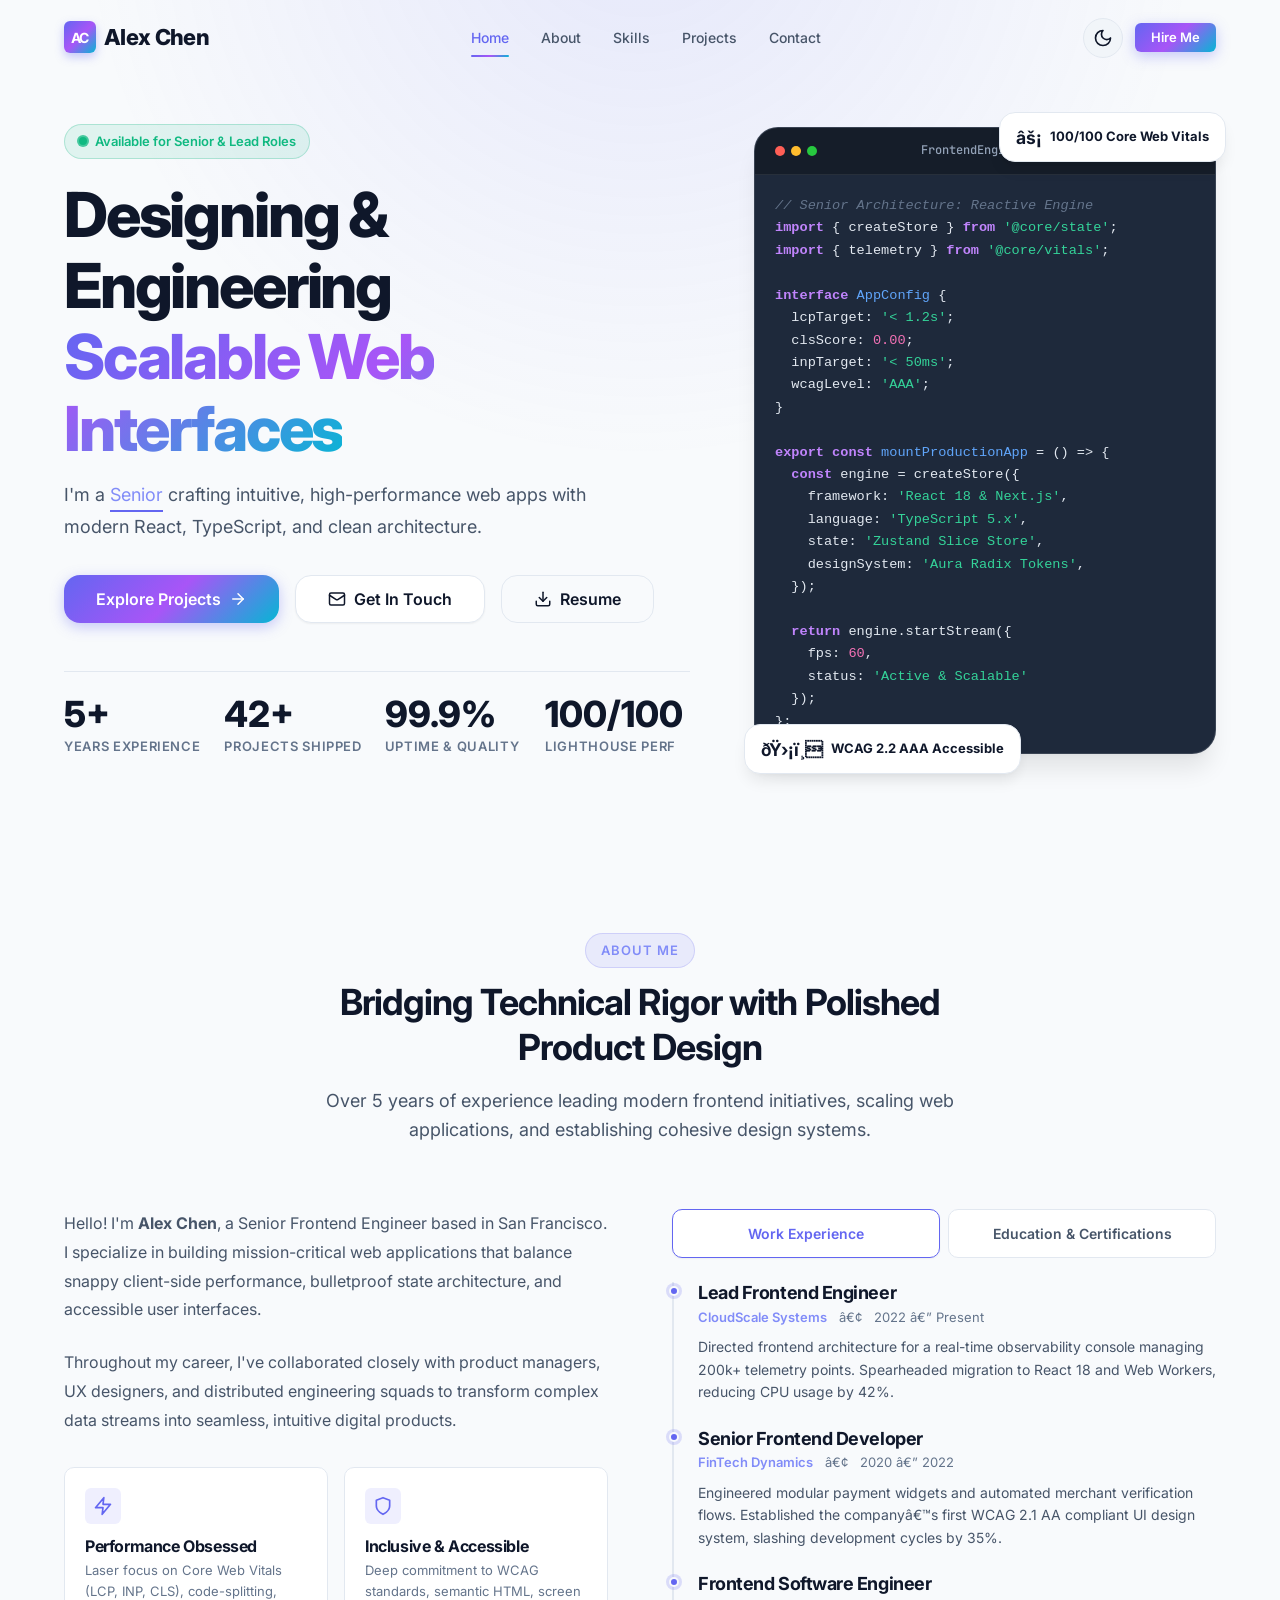
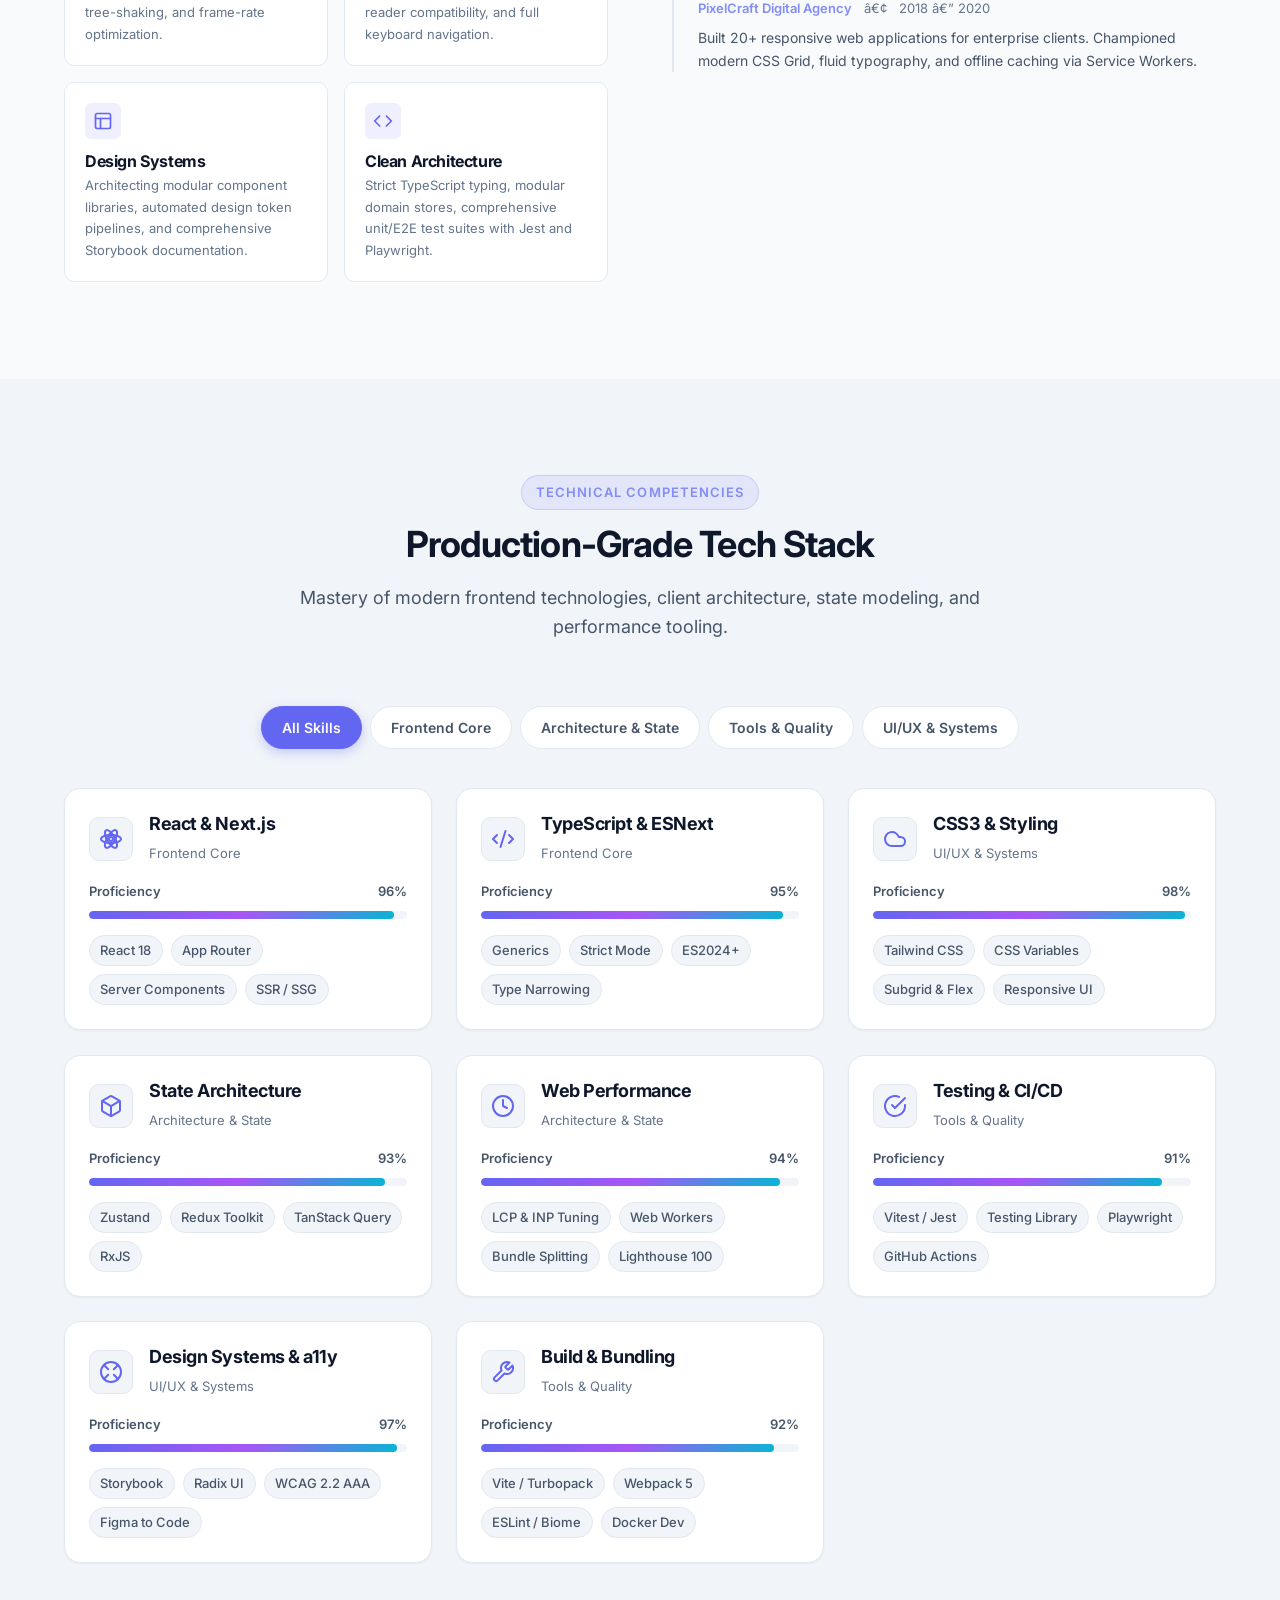
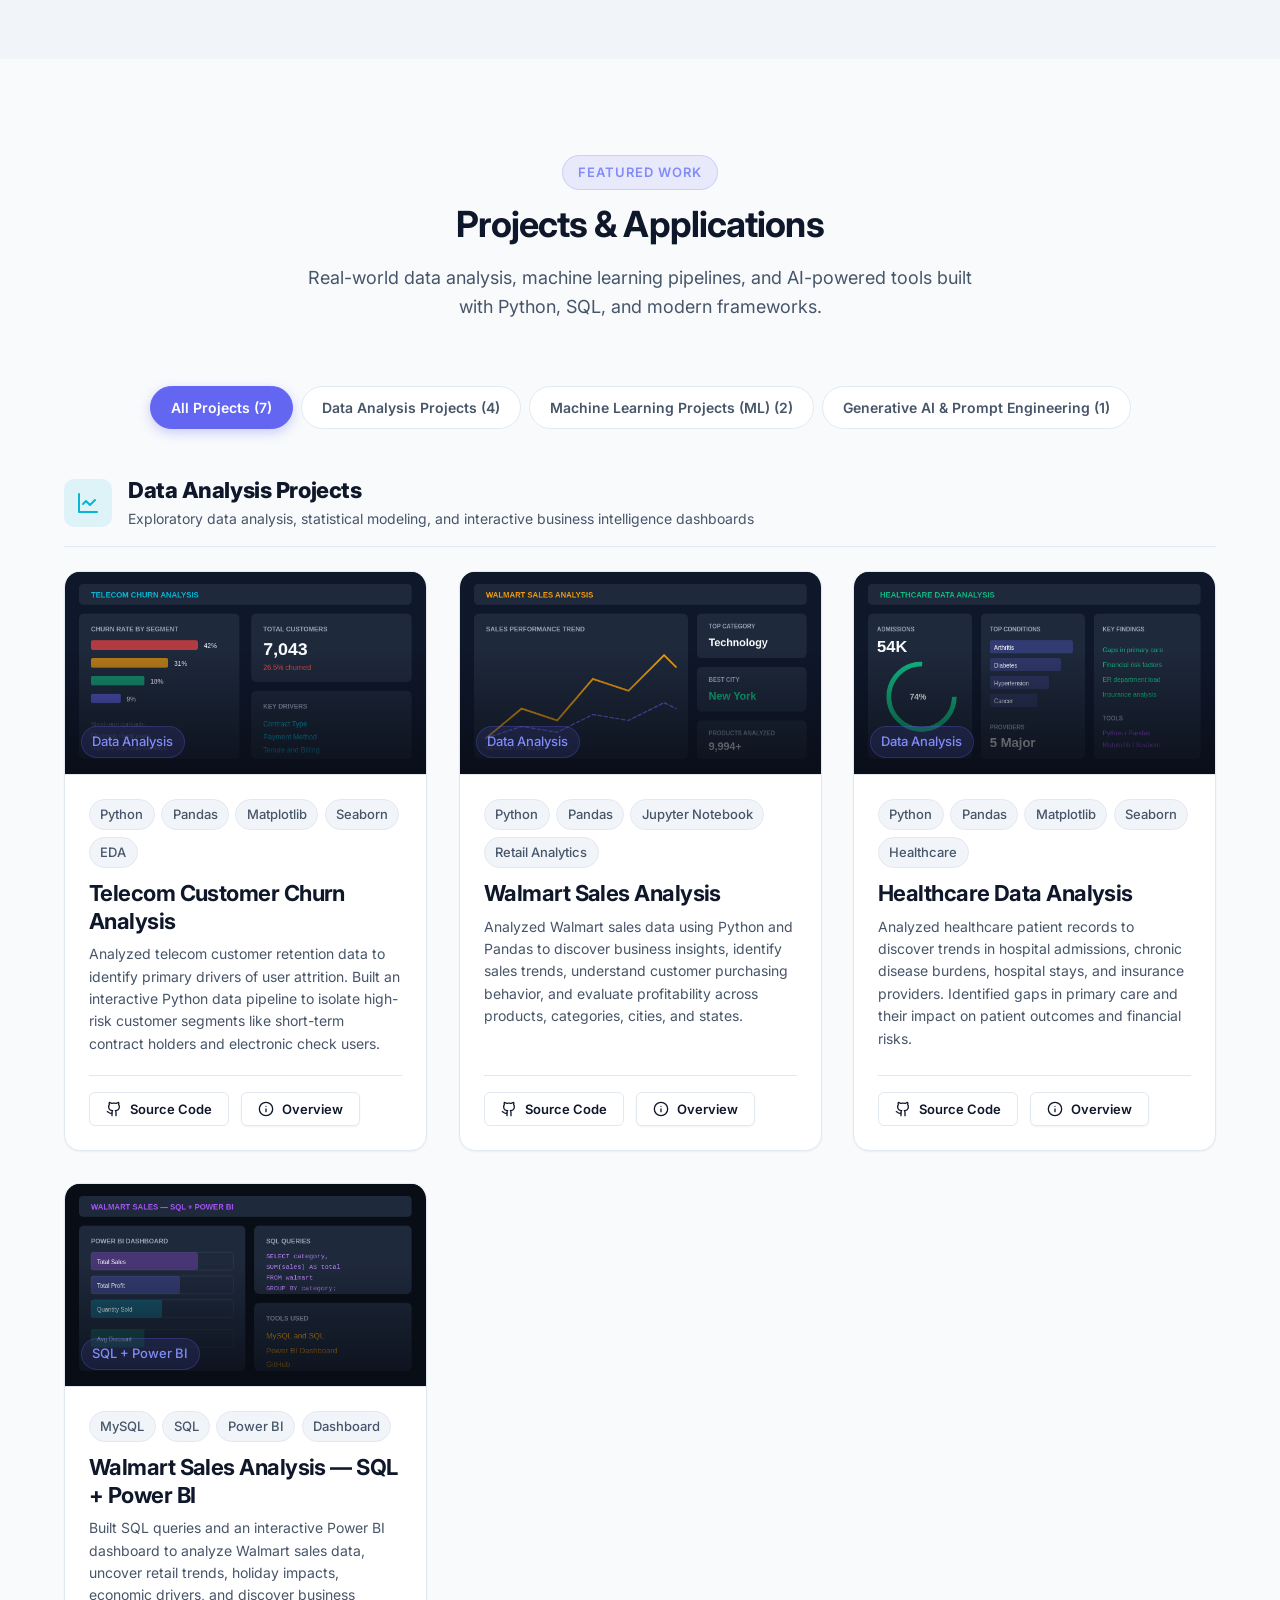
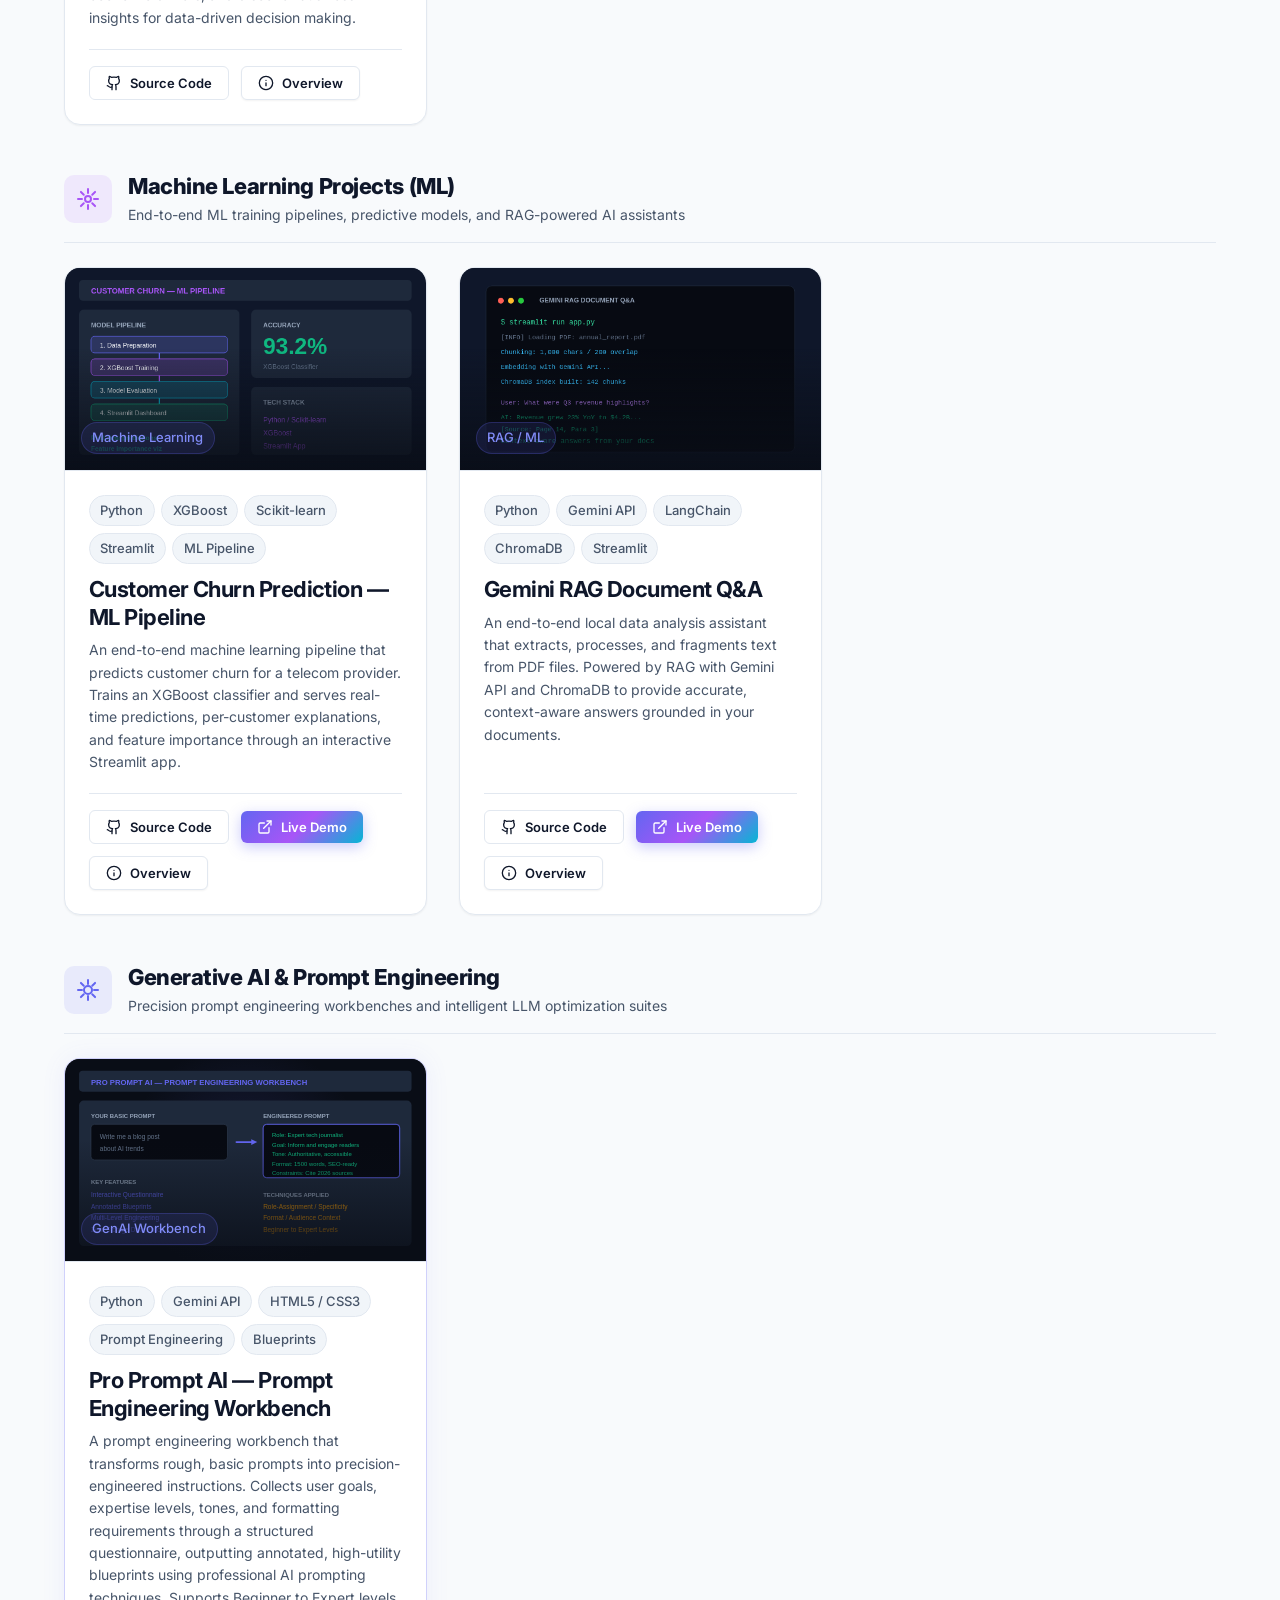
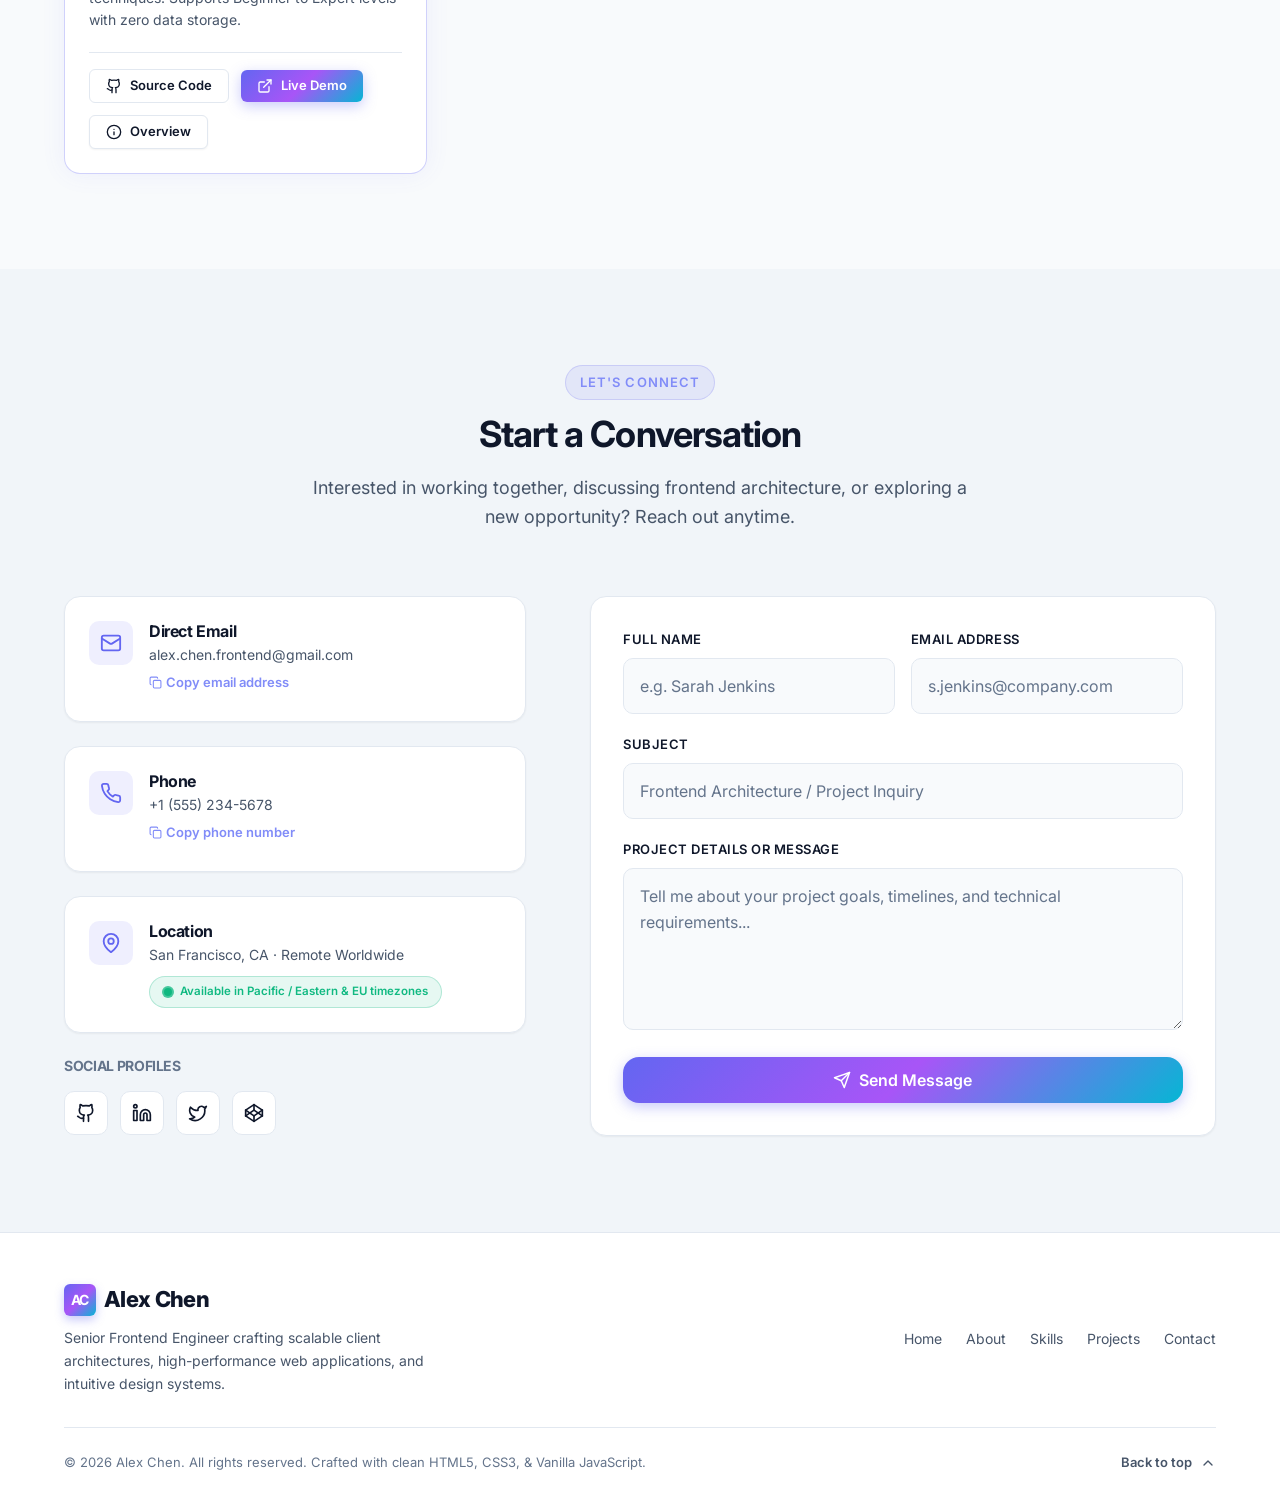
==== commit abf11b6f: "Update" ====
--- a/OneDrive/Desktop/All Projects/Porfolio Website/index.html
+++ b/OneDrive/Desktop/All Projects/Porfolio Website/index.html
@@ -628,22 +628,22 @@
 
       <!-- Project Category Filters -->
       <div class="filter-tabs reveal">
-        <button class="filter-btn project-filter-btn active" data-filter="all" type="button">All Projects</button>
-        <button class="filter-btn project-filter-btn" data-filter="data-analysis" type="button">Data Analysis</button>
-        <button class="filter-btn project-filter-btn" data-filter="ml" type="button">Machine Learning</button>
-        <button class="filter-btn project-filter-btn" data-filter="ai-tool" type="button">AI Tools</button>
-      </div>
-
-      <!-- â•â•â•â•â•â•â•â•â•â•â•â•â•â•â•â•â•â•â•â•â•â•â•â•â•â•â•â•â•â•â•â•â•â•â•â•â•â•â•â•â•â•â•â•â•â•â•â•â•â•â•â•â•â•â•â•â•â•â•â•â•â•â•â•â•â•â•â•
-           Data Analysis Projects
-           â•â•â•â•â•â•â•â•â•â•â•â•â•â•â•â•â•â•â•â•â•â•â•â•â•â•â•â•â•â•â•â•â•â•â•â•â•â•â•â•â•â•â•â•â•â•â•â•â•â•â•â•â•â•â•â•â•â•â•â•â•â•â•â•â•â•â•â• -->
+        <button class="filter-btn project-filter-btn active" data-filter="all" type="button">All Projects (7)</button>
+        <button class="filter-btn project-filter-btn" data-filter="data-analysis" type="button">Data Analysis Projects (4)</button>
+        <button class="filter-btn project-filter-btn" data-filter="ml" type="button">Machine Learning Projects (ML) (2)</button>
+        <button class="filter-btn project-filter-btn" data-filter="genai" type="button">Generative AI &amp; Prompt Engineering (1)</button>
+      </div>
+
+      <!-- =====================================================================
+           Category 1: Data Analysis Projects
+           ===================================================================== -->
       <div class="project-category-header reveal">
         <div class="category-icon-wrap" style="background: rgba(6, 182, 212, 0.1); color: #06b6d4;">
           <svg xmlns="http://www.w3.org/2000/svg" viewBox="0 0 24 24" fill="none" stroke="currentColor" stroke-width="2" stroke-linecap="round" stroke-linejoin="round"><path d="M3 3v18h18"/><path d="m19 9-5 5-4-4-3 3"/></svg>
         </div>
         <div>
           <h3 class="category-title">Data Analysis Projects</h3>
-          <p class="category-desc">Exploratory data analysis, visualization, and business intelligence dashboards</p>
+          <p class="category-desc">Exploratory data analysis, statistical modeling, and interactive business intelligence dashboards</p>
         </div>
       </div>
 
@@ -688,6 +688,7 @@
               <span class="badge">Pandas</span>
               <span class="badge">Matplotlib</span>
               <span class="badge">Seaborn</span>
+              <span class="badge">EDA</span>
             </div>
             <h3 class="project-title">Telecom Customer Churn Analysis</h3>
             <p class="project-desc">
@@ -699,6 +700,10 @@
                   <svg xmlns="http://www.w3.org/2000/svg" viewBox="0 0 24 24" fill="none" stroke="currentColor" stroke-width="2" stroke-linecap="round" stroke-linejoin="round" style="width:16px;height:16px;"><path d="M15 22v-4a4.8 4.8 0 0 0-1-3.5c3 0 6-2 6-5.5.08-1.25-.27-2.48-1-3.5.28-1.15.28-2.35 0-3.5 0 0-1 0-3 1.5-2.64-.5-5.36-.5-8 0C6 2 5 2 5 2c-.3 1.15-.3 2.35 0 3.5A5.403 5.403 0 0 0 4 9c0 3.5 3 5.5 6 5.5-.39.49-.68 1.05-.85 1.65-.17.6-.22 1.23-.15 1.85v4"/><path d="M9 18c-4.51 2-5-2-7-2"/></svg>
                   Source Code
                 </a>
+                <button class="btn btn-secondary btn-sm btn-case-study" data-project="telecom-churn" type="button">
+                  <svg xmlns="http://www.w3.org/2000/svg" viewBox="0 0 24 24" fill="none" stroke="currentColor" stroke-width="2" stroke-linecap="round" stroke-linejoin="round" style="width:16px;height:16px;"><circle cx="12" cy="12" r="10"/><line x1="12" y1="16" x2="12" y2="12"/><line x1="12" y1="8" x2="12.01" y2="8"/></svg>
+                  Overview
+                </button>
               </div>
             </div>
           </div>
@@ -735,7 +740,7 @@
               <span class="badge">Python</span>
               <span class="badge">Pandas</span>
               <span class="badge">Jupyter Notebook</span>
-              <span class="badge">Data Viz</span>
+              <span class="badge">Retail Analytics</span>
             </div>
             <h3 class="project-title">Walmart Sales Analysis</h3>
             <p class="project-desc">
@@ -747,6 +752,10 @@
                   <svg xmlns="http://www.w3.org/2000/svg" viewBox="0 0 24 24" fill="none" stroke="currentColor" stroke-width="2" stroke-linecap="round" stroke-linejoin="round" style="width:16px;height:16px;"><path d="M15 22v-4a4.8 4.8 0 0 0-1-3.5c3 0 6-2 6-5.5.08-1.25-.27-2.48-1-3.5.28-1.15.28-2.35 0-3.5 0 0-1 0-3 1.5-2.64-.5-5.36-.5-8 0C6 2 5 2 5 2c-.3 1.15-.3 2.35 0 3.5A5.403 5.403 0 0 0 4 9c0 3.5 3 5.5 6 5.5-.39.49-.68 1.05-.85 1.65-.17.6-.22 1.23-.15 1.85v4"/><path d="M9 18c-4.51 2-5-2-7-2"/></svg>
                   Source Code
                 </a>
+                <button class="btn btn-secondary btn-sm btn-case-study" data-project="walmart-sales-python" type="button">
+                  <svg xmlns="http://www.w3.org/2000/svg" viewBox="0 0 24 24" fill="none" stroke="currentColor" stroke-width="2" stroke-linecap="round" stroke-linejoin="round" style="width:16px;height:16px;"><circle cx="12" cy="12" r="10"/><line x1="12" y1="16" x2="12" y2="12"/><line x1="12" y1="8" x2="12.01" y2="8"/></svg>
+                  Overview
+                </button>
               </div>
             </div>
           </div>
@@ -797,6 +806,7 @@
               <span class="badge">Pandas</span>
               <span class="badge">Matplotlib</span>
               <span class="badge">Seaborn</span>
+              <span class="badge">Healthcare</span>
             </div>
             <h3 class="project-title">Healthcare Data Analysis</h3>
             <p class="project-desc">
@@ -808,6 +818,10 @@
                   <svg xmlns="http://www.w3.org/2000/svg" viewBox="0 0 24 24" fill="none" stroke="currentColor" stroke-width="2" stroke-linecap="round" stroke-linejoin="round" style="width:16px;height:16px;"><path d="M15 22v-4a4.8 4.8 0 0 0-1-3.5c3 0 6-2 6-5.5.08-1.25-.27-2.48-1-3.5.28-1.15.28-2.35 0-3.5 0 0-1 0-3 1.5-2.64-.5-5.36-.5-8 0C6 2 5 2 5 2c-.3 1.15-.3 2.35 0 3.5A5.403 5.403 0 0 0 4 9c0 3.5 3 5.5 6 5.5-.39.49-.68 1.05-.85 1.65-.17.6-.22 1.23-.15 1.85v4"/><path d="M9 18c-4.51 2-5-2-7-2"/></svg>
                   Source Code
                 </a>
+                <button class="btn btn-secondary btn-sm btn-case-study" data-project="healthcare-analysis" type="button">
+                  <svg xmlns="http://www.w3.org/2000/svg" viewBox="0 0 24 24" fill="none" stroke="currentColor" stroke-width="2" stroke-linecap="round" stroke-linejoin="round" style="width:16px;height:16px;"><circle cx="12" cy="12" r="10"/><line x1="12" y1="16" x2="12" y2="12"/><line x1="12" y1="8" x2="12.01" y2="8"/></svg>
+                  Overview
+                </button>
               </div>
             </div>
           </div>
@@ -819,7 +833,7 @@
             <svg viewBox="0 0 600 340" fill="none" xmlns="http://www.w3.org/2000/svg" style="background: #090d16;">
               <rect width="600" height="340" fill="#090d16"/>
               <rect x="20" y="20" width="560" height="35" rx="6" fill="#1e293b"/>
-              <text x="40" y="43" fill="#a855f7" font-size="13" font-weight="700" font-family="sans-serif">WALMART SALES â€” SQL + POWER BI</text>
+              <text x="40" y="43" fill="#a855f7" font-size="13" font-weight="700" font-family="sans-serif">WALMART SALES &mdash; SQL + POWER BI</text>
               <rect x="20" y="70" width="280" height="245" rx="8" fill="#1e293b"/>
               <text x="40" y="100" fill="#94a3b8" font-size="11" font-weight="600" font-family="sans-serif">POWER BI DASHBOARD</text>
               <rect x="40" y="115" width="240" height="30" rx="4" fill="#1e293b" stroke="#334155"/>
@@ -843,11 +857,11 @@
               <rect x="315" y="200" width="265" height="115" rx="8" fill="#1e293b"/>
               <text x="335" y="230" fill="#94a3b8" font-size="11" font-weight="600" font-family="sans-serif">TOOLS USED</text>
               <text x="335" y="260" fill="#f59e0b" font-size="13" font-family="sans-serif">MySQL and SQL</text>
-              <text x="335" y="285" fill="#f59e0b" font-size="13" font-family="sans-serif">Power BI</text>
+              <text x="335" y="285" fill="#f59e0b" font-size="13" font-family="sans-serif">Power BI Dashboard</text>
               <text x="335" y="308" fill="#f59e0b" font-size="13" font-family="sans-serif">GitHub</text>
             </svg>
             <div class="project-overlay">
-              <span class="badge badge-primary">SQL + BI Dashboard</span>
+              <span class="badge badge-primary">SQL + Power BI</span>
             </div>
           </div>
           <div class="project-body">
@@ -857,7 +871,7 @@
               <span class="badge">Power BI</span>
               <span class="badge">Dashboard</span>
             </div>
-            <h3 class="project-title">Walmart Sales Analysis â€” SQL + Power BI</h3>
+            <h3 class="project-title">Walmart Sales Analysis &mdash; SQL + Power BI</h3>
             <p class="project-desc">
               Built SQL queries and an interactive Power BI dashboard to analyze Walmart sales data, uncover retail trends, holiday impacts, economic drivers, and discover business insights for data-driven decision making.
             </p>
@@ -867,22 +881,26 @@
                   <svg xmlns="http://www.w3.org/2000/svg" viewBox="0 0 24 24" fill="none" stroke="currentColor" stroke-width="2" stroke-linecap="round" stroke-linejoin="round" style="width:16px;height:16px;"><path d="M15 22v-4a4.8 4.8 0 0 0-1-3.5c3 0 6-2 6-5.5.08-1.25-.27-2.48-1-3.5.28-1.15.28-2.35 0-3.5 0 0-1 0-3 1.5-2.64-.5-5.36-.5-8 0C6 2 5 2 5 2c-.3 1.15-.3 2.35 0 3.5A5.403 5.403 0 0 0 4 9c0 3.5 3 5.5 6 5.5-.39.49-.68 1.05-.85 1.65-.17.6-.22 1.23-.15 1.85v4"/><path d="M9 18c-4.51 2-5-2-7-2"/></svg>
                   Source Code
                 </a>
+                <button class="btn btn-secondary btn-sm btn-case-study" data-project="walmart-sql-powerbi" type="button">
+                  <svg xmlns="http://www.w3.org/2000/svg" viewBox="0 0 24 24" fill="none" stroke="currentColor" stroke-width="2" stroke-linecap="round" stroke-linejoin="round" style="width:16px;height:16px;"><circle cx="12" cy="12" r="10"/><line x1="12" y1="16" x2="12" y2="12"/><line x1="12" y1="8" x2="12.01" y2="8"/></svg>
+                  Overview
+                </button>
               </div>
             </div>
           </div>
         </article>
       </div>
 
-      <!-- â•â•â•â•â•â•â•â•â•â•â•â•â•â•â•â•â•â•â•â•â•â•â•â•â•â•â•â•â•â•â•â•â•â•â•â•â•â•â•â•â•â•â•â•â•â•â•â•â•â•â•â•â•â•â•â•â•â•â•â•â•â•â•â•â•â•â•â•
-           Machine Learning Projects
-           â•â•â•â•â•â•â•â•â•â•â•â•â•â•â•â•â•â•â•â•â•â•â•â•â•â•â•â•â•â•â•â•â•â•â•â•â•â•â•â•â•â•â•â•â•â•â•â•â•â•â•â•â•â•â•â•â•â•â•â•â•â•â•â•â•â•â•â• -->
+      <!-- =====================================================================
+           Category 2: Machine Learning Projects (ML)
+           ===================================================================== -->
       <div class="project-category-header reveal">
         <div class="category-icon-wrap" style="background: rgba(168, 85, 247, 0.1); color: #a855f7;">
           <svg xmlns="http://www.w3.org/2000/svg" viewBox="0 0 24 24" fill="none" stroke="currentColor" stroke-width="2" stroke-linecap="round" stroke-linejoin="round"><circle cx="12" cy="12" r="3"/><path d="M12 2v4"/><path d="M12 18v4"/><path d="m4.93 4.93 2.83 2.83"/><path d="m16.24 16.24 2.83 2.83"/><path d="M2 12h4"/><path d="M18 12h4"/><path d="m4.93 19.07 2.83-2.83"/><path d="m16.24 7.76 2.83-2.83"/></svg>
         </div>
         <div>
-          <h3 class="category-title">Machine Learning Projects</h3>
-          <p class="category-desc">End-to-end ML pipelines, predictive models, and RAG-powered AI assistants</p>
+          <h3 class="category-title">Machine Learning Projects (ML)</h3>
+          <p class="category-desc">End-to-end ML training pipelines, predictive models, and RAG-powered AI assistants</p>
         </div>
       </div>
 
@@ -893,7 +911,7 @@
             <svg viewBox="0 0 600 340" fill="none" xmlns="http://www.w3.org/2000/svg" style="background: #0f172a;">
               <rect width="600" height="340" fill="#0f172a"/>
               <rect x="20" y="20" width="560" height="35" rx="6" fill="#1e293b"/>
-              <text x="40" y="43" fill="#a855f7" font-size="13" font-weight="700" font-family="sans-serif">CUSTOMER CHURN â€” ML PIPELINE</text>
+              <text x="40" y="43" fill="#a855f7" font-size="13" font-weight="700" font-family="sans-serif">CUSTOMER CHURN &mdash; ML PIPELINE</text>
               <rect x="20" y="70" width="270" height="245" rx="8" fill="#1e293b"/>
               <text x="40" y="100" fill="#94a3b8" font-size="11" font-weight="600" font-family="sans-serif">MODEL PIPELINE</text>
               <rect x="40" y="115" width="230" height="28" rx="6" fill="#6366f1" fill-opacity="0.2" stroke="#6366f1" stroke-width="1"/>
@@ -917,7 +935,7 @@
               <text x="330" y="230" fill="#94a3b8" font-size="11" font-weight="600" font-family="sans-serif">TECH STACK</text>
               <text x="330" y="260" fill="#a855f7" font-size="12" font-family="sans-serif">Python / Scikit-learn</text>
               <text x="330" y="282" fill="#a855f7" font-size="12" font-family="sans-serif">XGBoost</text>
-              <text x="330" y="304" fill="#a855f7" font-size="12" font-family="sans-serif">Streamlit</text>
+              <text x="330" y="304" fill="#a855f7" font-size="12" font-family="sans-serif">Streamlit App</text>
             </svg>
             <div class="project-overlay">
               <span class="badge badge-primary">Machine Learning</span>
@@ -929,8 +947,9 @@
               <span class="badge">XGBoost</span>
               <span class="badge">Scikit-learn</span>
               <span class="badge">Streamlit</span>
-            </div>
-            <h3 class="project-title">Customer Churn Prediction â€” ML Pipeline</h3>
+              <span class="badge">ML Pipeline</span>
+            </div>
+            <h3 class="project-title">Customer Churn Prediction &mdash; ML Pipeline</h3>
             <p class="project-desc">
               An end-to-end machine learning pipeline that predicts customer churn for a telecom provider. Trains an XGBoost classifier and serves real-time predictions, per-customer explanations, and feature importance through an interactive Streamlit app.
             </p>
@@ -944,6 +963,10 @@
                   <svg xmlns="http://www.w3.org/2000/svg" viewBox="0 0 24 24" fill="none" stroke="currentColor" stroke-width="2" stroke-linecap="round" stroke-linejoin="round" style="width:16px;height:16px;"><path d="M18 13v6a2 2 0 0 1-2 2H5a2 2 0 0 1-2-2V8a2 2 0 0 1 2-2h6"/><polyline points="15 3 21 3 21 9"/><line x1="10" y1="14" x2="21" y2="3"/></svg>
                   Live Demo
                 </a>
+                <button class="btn btn-secondary btn-sm btn-case-study" data-project="churn-ml-pipeline" type="button">
+                  <svg xmlns="http://www.w3.org/2000/svg" viewBox="0 0 24 24" fill="none" stroke="currentColor" stroke-width="2" stroke-linecap="round" stroke-linejoin="round" style="width:16px;height:16px;"><circle cx="12" cy="12" r="10"/><line x1="12" y1="16" x2="12" y2="12"/><line x1="12" y1="8" x2="12.01" y2="8"/></svg>
+                  Overview
+                </button>
               </div>
             </div>
           </div>
@@ -958,7 +981,7 @@
               <circle cx="65" cy="55" r="5" fill="#ff5f56"/>
               <circle cx="82" cy="55" r="5" fill="#ffbd2e"/>
               <circle cx="99" cy="55" r="5" fill="#27c93f"/>
-              <text x="130" y="58" fill="#94a3b8" font-size="11" font-weight="600" font-family="sans-serif">GEMINI RAG DOCUMENT Q and A</text>
+              <text x="130" y="58" fill="#94a3b8" font-size="11" font-weight="600" font-family="sans-serif">GEMINI RAG DOCUMENT Q&amp;A</text>
               <text x="65" y="95" fill="#34d399" font-family="monospace" font-size="12">$ streamlit run app.py</text>
               <text x="65" y="120" fill="#64748b" font-family="monospace" font-size="11">[INFO] Loading PDF: annual_report.pdf</text>
               <text x="65" y="145" fill="#38bdf8" font-family="monospace" font-size="11">Chunking: 1,000 chars / 200 overlap</text>
@@ -970,7 +993,7 @@
               <text x="65" y="295" fill="#10b981" font-family="monospace" font-size="12">Context-aware answers from your docs</text>
             </svg>
             <div class="project-overlay">
-              <span class="badge badge-primary">RAG / AI</span>
+              <span class="badge badge-primary">RAG / ML</span>
             </div>
           </div>
           <div class="project-body">
@@ -979,6 +1002,7 @@
               <span class="badge">Gemini API</span>
               <span class="badge">LangChain</span>
               <span class="badge">ChromaDB</span>
+              <span class="badge">Streamlit</span>
             </div>
             <h3 class="project-title">Gemini RAG Document Q&amp;A</h3>
             <p class="project-desc">
@@ -990,34 +1014,42 @@
                   <svg xmlns="http://www.w3.org/2000/svg" viewBox="0 0 24 24" fill="none" stroke="currentColor" stroke-width="2" stroke-linecap="round" stroke-linejoin="round" style="width:16px;height:16px;"><path d="M15 22v-4a4.8 4.8 0 0 0-1-3.5c3 0 6-2 6-5.5.08-1.25-.27-2.48-1-3.5.28-1.15.28-2.35 0-3.5 0 0-1 0-3 1.5-2.64-.5-5.36-.5-8 0C6 2 5 2 5 2c-.3 1.15-.3 2.35 0 3.5A5.403 5.403 0 0 0 4 9c0 3.5 3 5.5 6 5.5-.39.49-.68 1.05-.85 1.65-.17.6-.22 1.23-.15 1.85v4"/><path d="M9 18c-4.51 2-5-2-7-2"/></svg>
                   Source Code
                 </a>
+                <a href="https://akakash2597-bit.github.io/Local-PDF-RAG-Assistant/" target="_blank" rel="noopener noreferrer" class="btn btn-primary btn-sm">
+                  <svg xmlns="http://www.w3.org/2000/svg" viewBox="0 0 24 24" fill="none" stroke="currentColor" stroke-width="2" stroke-linecap="round" stroke-linejoin="round" style="width:16px;height:16px;"><path d="M18 13v6a2 2 0 0 1-2 2H5a2 2 0 0 1-2-2V8a2 2 0 0 1 2-2h6"/><polyline points="15 3 21 3 21 9"/><line x1="10" y1="14" x2="21" y2="3"/></svg>
+                  Live Demo
+                </a>
+                <button class="btn btn-secondary btn-sm btn-case-study" data-project="local-pdf-rag" type="button">
+                  <svg xmlns="http://www.w3.org/2000/svg" viewBox="0 0 24 24" fill="none" stroke="currentColor" stroke-width="2" stroke-linecap="round" stroke-linejoin="round" style="width:16px;height:16px;"><circle cx="12" cy="12" r="10"/><line x1="12" y1="16" x2="12" y2="12"/><line x1="12" y1="8" x2="12.01" y2="8"/></svg>
+                  Overview
+                </button>
               </div>
             </div>
           </div>
         </article>
       </div>
 
-      <!-- â•â•â•â•â•â•â•â•â•â•â•â•â•â•â•â•â•â•â•â•â•â•â•â•â•â•â•â•â•â•â•â•â•â•â•â•â•â•â•â•â•â•â•â•â•â•â•â•â•â•â•â•â•â•â•â•â•â•â•â•â•â•â•â•â•â•â•â•
-           Pro Prompt AI â€” AI-Powered Tools
-           â•â•â•â•â•â•â•â•â•â•â•â•â•â•â•â•â•â•â•â•â•â•â•â•â•â•â•â•â•â•â•â•â•â•â•â•â•â•â•â•â•â•â•â•â•â•â•â•â•â•â•â•â•â•â•â•â•â•â•â•â•â•â•â•â•â•â•â• -->
+      <!-- =====================================================================
+           Category 3: Generative AI & Prompt Engineering (Pro Prompt AI)
+           ===================================================================== -->
       <div class="project-category-header reveal">
         <div class="category-icon-wrap" style="background: rgba(99, 102, 241, 0.1); color: #6366f1;">
-          <svg xmlns="http://www.w3.org/2000/svg" viewBox="0 0 24 24" fill="none" stroke="currentColor" stroke-width="2" stroke-linecap="round" stroke-linejoin="round"><path d="M9.5 2A2.5 2.5 0 0 1 12 4.5v15a2.5 2.5 0 0 1-4.96.44 2.5 2.5 0 0 1-2.96-3.08 3 3 0 0 1-.34-5.58 2.5 2.5 0 0 1 1.32-4.24 2.5 2.5 0 0 1 1.98-3A2.5 2.5 0 0 1 9.5 2Z"/><path d="M14.5 2A2.5 2.5 0 0 0 12 4.5v15a2.5 2.5 0 0 0 4.96.44 2.5 2.5 0 0 0 2.96-3.08 3 3 0 0 0 .34-5.58 2.5 2.5 0 0 0-1.32-4.24 2.5 2.5 0 0 0-1.98-3A2.5 2.5 0 0 0 14.5 2Z"/></svg>
+          <svg xmlns="http://www.w3.org/2000/svg" viewBox="0 0 24 24" fill="none" stroke="currentColor" stroke-width="2" stroke-linecap="round" stroke-linejoin="round"><path d="M12 2v4"/><path d="m4.93 4.93 2.83 2.83"/><path d="M2 12h4"/><path d="m4.93 19.07 2.83-2.83"/><path d="M12 18v4"/><path d="m16.24 16.24 2.83 2.83"/><path d="M18 12h4"/><path d="m16.24 7.76 2.83-2.83"/><circle cx="12" cy="12" r="4"/></svg>
         </div>
         <div>
-          <h3 class="category-title">AI-Powered Tools</h3>
-          <p class="category-desc">Intelligent applications leveraging LLMs and generative AI for real-world productivity</p>
+          <h3 class="category-title">Generative AI &amp; Prompt Engineering</h3>
+          <p class="category-desc">Precision prompt engineering workbenches and intelligent LLM optimization suites</p>
         </div>
       </div>
 
       <div class="projects-grid">
         <!-- AI 1: Pro Prompt AI -->
-        <article class="card project-card project-card-featured reveal" data-category="ai-tool">
+        <article class="card project-card project-card-featured reveal" data-category="genai">
           <div class="project-thumb">
             <svg viewBox="0 0 600 340" fill="none" xmlns="http://www.w3.org/2000/svg" style="background: #090d16;">
               <rect width="600" height="340" fill="#090d16"/>
               <circle cx="300" cy="170" r="200" fill="url(#pro-prompt-bg)" opacity="0.15"/>
               <rect x="20" y="20" width="560" height="35" rx="6" fill="#1e293b"/>
-              <text x="40" y="43" fill="#6366f1" font-size="13" font-weight="700" font-family="sans-serif">PRO PROMPT AI â€” PROMPT ENGINEERING WORKBENCH</text>
+              <text x="40" y="43" fill="#6366f1" font-size="13" font-weight="700" font-family="sans-serif">PRO PROMPT AI &mdash; PROMPT ENGINEERING WORKBENCH</text>
               <rect x="20" y="70" width="560" height="245" rx="8" fill="#1e293b"/>
               <text x="40" y="100" fill="#94a3b8" font-size="10" font-weight="600" font-family="sans-serif">YOUR BASIC PROMPT</text>
               <rect x="40" y="110" width="230" height="60" rx="6" fill="#070a12" stroke="#334155"/>
@@ -1048,17 +1080,18 @@
               </defs>
             </svg>
             <div class="project-overlay">
-              <span class="badge badge-primary">AI Tool</span>
+              <span class="badge badge-primary">GenAI Workbench</span>
             </div>
           </div>
           <div class="project-body">
             <div class="project-tags">
               <span class="badge">Python</span>
               <span class="badge">Gemini API</span>
-              <span class="badge">HTML</span>
+              <span class="badge">HTML5 / CSS3</span>
               <span class="badge">Prompt Engineering</span>
-            </div>
-            <h3 class="project-title">Pro Prompt AI</h3>
+              <span class="badge">Blueprints</span>
+            </div>
+            <h3 class="project-title">Pro Prompt AI &mdash; Prompt Engineering Workbench</h3>
             <p class="project-desc">
               A prompt engineering workbench that transforms rough, basic prompts into precision-engineered instructions. Collects user goals, expertise levels, tones, and formatting requirements through a structured questionnaire, outputting annotated, high-utility blueprints using professional AI prompting techniques. Supports Beginner to Expert levels with zero data storage.
             </p>
@@ -1072,12 +1105,15 @@
                   <svg xmlns="http://www.w3.org/2000/svg" viewBox="0 0 24 24" fill="none" stroke="currentColor" stroke-width="2" stroke-linecap="round" stroke-linejoin="round" style="width:16px;height:16px;"><path d="M18 13v6a2 2 0 0 1-2 2H5a2 2 0 0 1-2-2V8a2 2 0 0 1 2-2h6"/><polyline points="15 3 21 3 21 9"/><line x1="10" y1="14" x2="21" y2="3"/></svg>
                   Live Demo
                 </a>
+                <button class="btn btn-secondary btn-sm btn-case-study" data-project="pro-prompt-ai" type="button">
+                  <svg xmlns="http://www.w3.org/2000/svg" viewBox="0 0 24 24" fill="none" stroke="currentColor" stroke-width="2" stroke-linecap="round" stroke-linejoin="round" style="width:16px;height:16px;"><circle cx="12" cy="12" r="10"/><line x1="12" y1="16" x2="12" y2="12"/><line x1="12" y1="8" x2="12.01" y2="8"/></svg>
+                  Overview
+                </button>
               </div>
             </div>
           </div>
         </article>
       </div>
-
     </div>
   </section>
 
